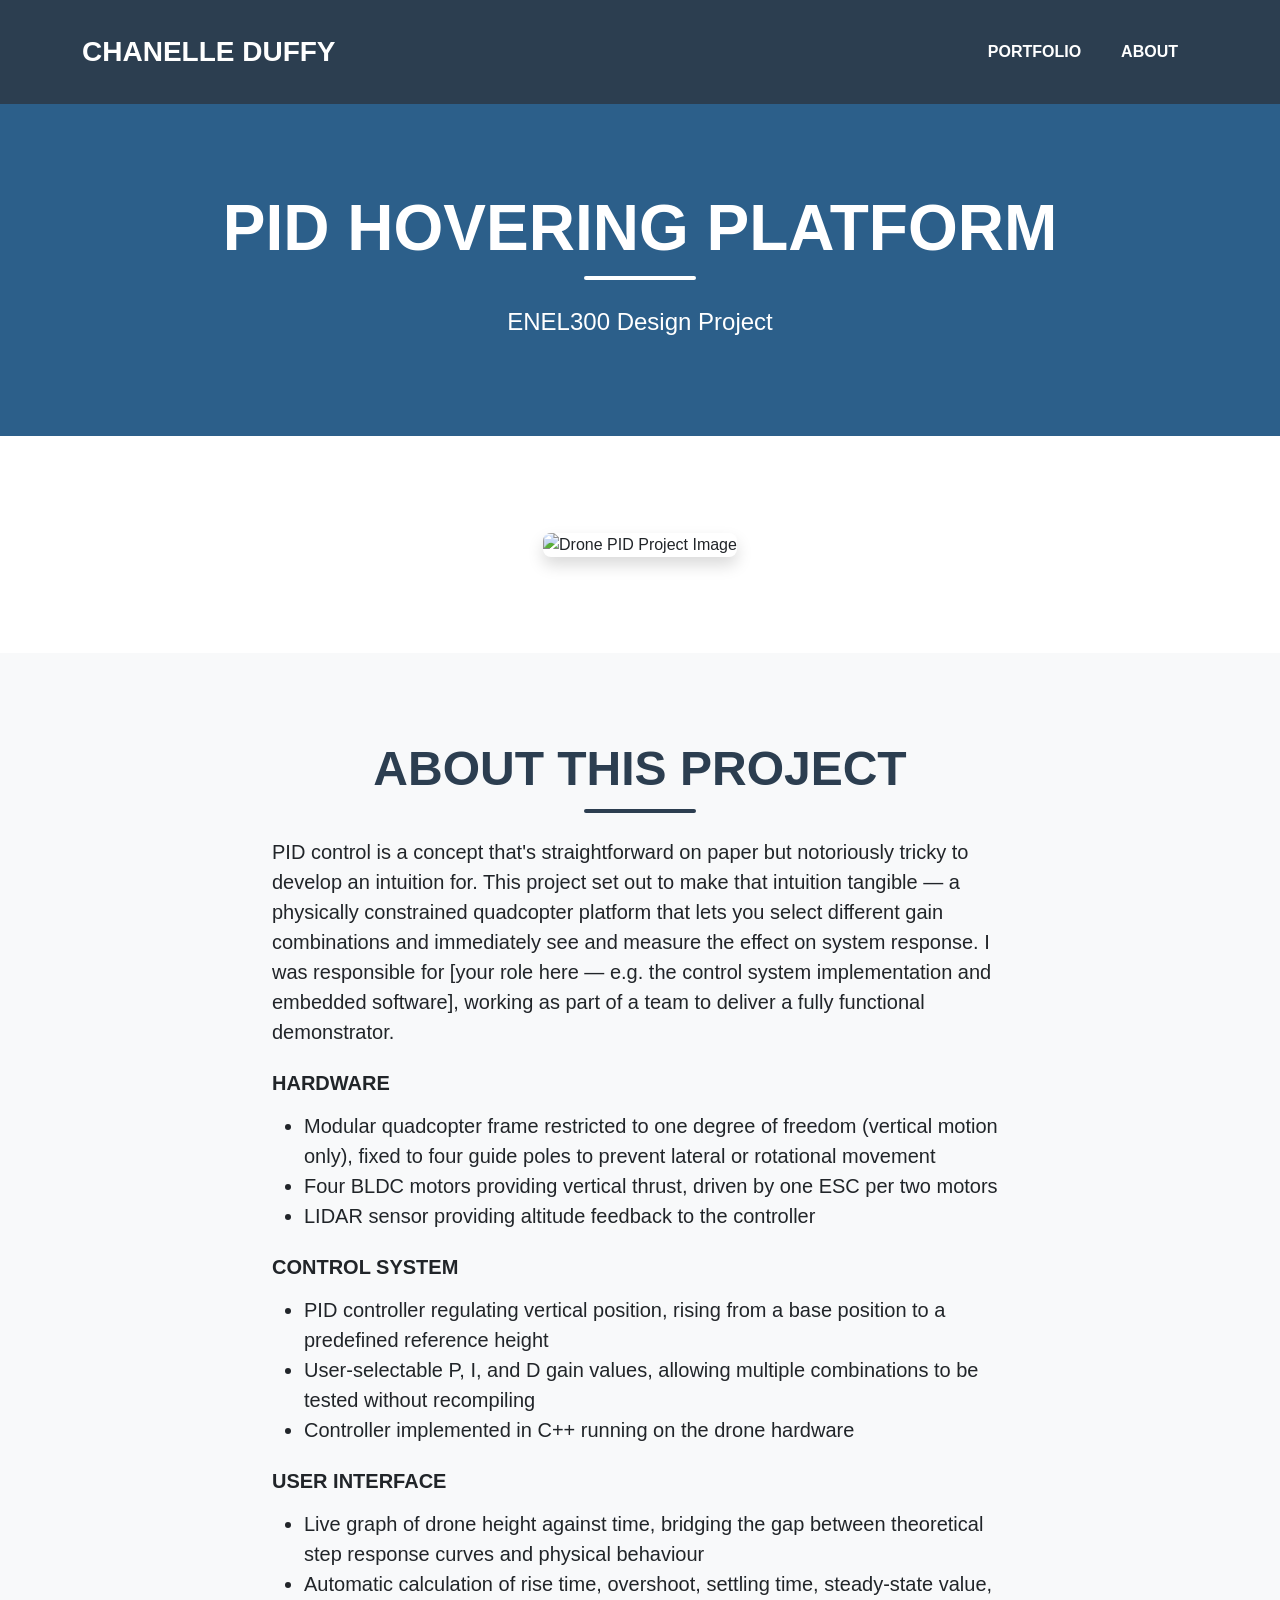
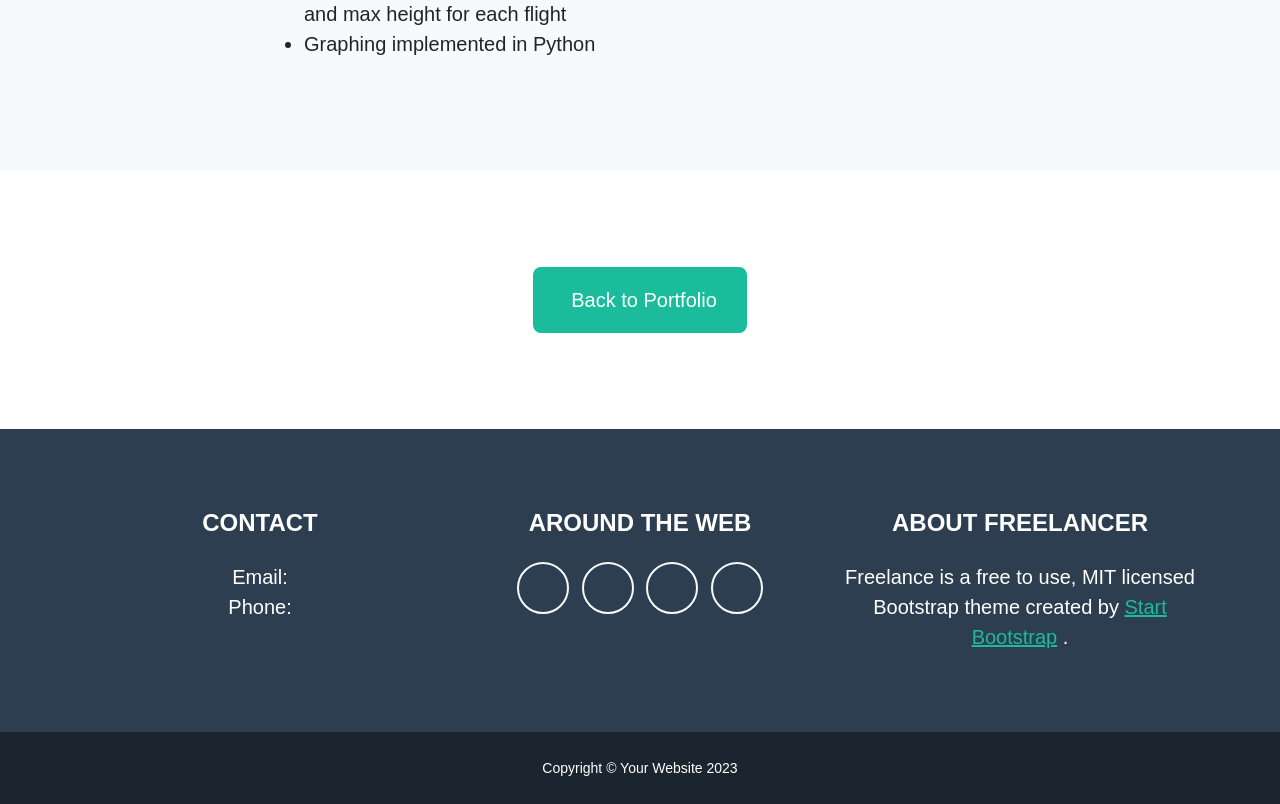
==== project1.html @ 13308964 "Image testing" ====
<!DOCTYPE html>
<html lang="en">
    <head>
        <meta charset="utf-8" />
        <meta name="viewport" content="width=device-width, initial-scale=1, shrink-to-fit=no" />
        <meta name="description" content="" />
        <meta name="author" content="" />
        <title>Chanelle Duffy | PID Hovering Platform</title>
        <!-- Favicon-->
        <link rel="icon" type="image/x-icon" href="assets/favicon.ico" />
        <!-- Font Awesome icons (free version)-->
        <script src="https://use.fontawesome.com/releases/v6.3.0/js/all.js" crossorigin="anonymous"></script>
        <!-- Google fonts-->
        
        <link href="https://fonts.googleapis.com/css2?family=Space+Grotesk:wght@400;700&family=Inter:wght@400;700&display=swap" rel="stylesheet" />
        <!-- Core theme CSS (includes Bootstrap)-->
        <link href="css/styles.css" rel="stylesheet" />
    </head>
    <body id="page-top">
        <!-- Navigation-->
        <nav class="navbar navbar-expand-lg bg-secondary text-uppercase fixed-top" id="mainNav">
            <div class="container">
                <a class="navbar-brand" href="index.html">Chanelle Duffy</a>
                <button class="navbar-toggler text-uppercase font-weight-bold bg-primary text-white rounded" type="button" data-bs-toggle="collapse" data-bs-target="#navbarResponsive" aria-controls="navbarResponsive" aria-expanded="false" aria-label="Toggle navigation">
                    Menu
                    <i class="fas fa-bars"></i>
                </button>
                <div class="collapse navbar-collapse" id="navbarResponsive">
                    <ul class="navbar-nav ms-auto">
                        <li class="nav-item mx-0 mx-lg-1"><a class="nav-link py-3 px-0 px-lg-3 rounded" href="index.html#portfolio">Portfolio</a></li>
                        <li class="nav-item mx-0 mx-lg-1"><a class="nav-link py-3 px-0 px-lg-3 rounded" href="index.html#about">About</a></li>
                    </ul>
                </div>
            </div>
        </nav>

        <!-- Page Header / Project Title -->
        <header class="masthead text-white text-center">
            <div class="container d-flex align-items-center flex-column">
                <h1 class="masthead-heading text-uppercase mb-0">PID Hovering Platform</h1>
                <div class="divider-custom divider-light">
                    <div class="divider-custom-line"></div>
                </div>
                <p class="masthead-subheading font-weight-light mb-0">ENEL300 Design Project</p>
            </div>
        </header>

        <!-- Project Image -->
        <section class="page-section" id="project-image">
            <div class="container">
                <div class="row justify-content-center">
                    <div class="col-lg-10 text-center">

                        <img class="img-fluid rounded shadow"
                            src="assets/img/drone.jpg"
                            alt="Drone PID Project Image" />

                    </div>
                </div>
            </div>
        </section>

        <!-- Project Description -->
        <section class="page-section bg-light" id="project-description">
            <div class="container">
                <div class="row justify-content-center">
                    <div class="col-lg-8">
                        <h2 class="page-section-heading text-center text-uppercase text-secondary mb-0">About This Project</h2>
                        <div class="divider-custom">
                            <div class="divider-custom-line"></div>
                        </div>

                        <!-- Opening paragraph: hook + role + outcome -->
                        <p class="lead">
                            PID control is a concept that's straightforward on paper but notoriously tricky to develop an intuition for. This project set out to make that intuition tangible — a physically constrained quadcopter platform that lets you select different gain combinations and immediately see and measure the effect on system response. I was responsible for [your role here — e.g. the control system implementation and embedded software], working as part of a team to deliver a fully functional demonstrator.
                        </p>

                        <!-- Technical summary -->
                        <h5 class="text-uppercase mt-4 mb-3">Hardware</h5>
                        <ul class="lead">
                            <li>Modular quadcopter frame restricted to one degree of freedom (vertical motion only), fixed to four guide poles to prevent lateral or rotational movement</li>
                            <li>Four BLDC motors providing vertical thrust, driven by one ESC per two motors</li>
                            <li>LIDAR sensor providing altitude feedback to the controller</li>
                        </ul>

                        <h5 class="text-uppercase mt-4 mb-3">Control System</h5>
                        <ul class="lead">
                            <li>PID controller regulating vertical position, rising from a base position to a predefined reference height</li>
                            <li>User-selectable P, I, and D gain values, allowing multiple combinations to be tested without recompiling</li>
                            <li>Controller implemented in C++ running on the drone hardware</li>
                        </ul>

                        <h5 class="text-uppercase mt-4 mb-3">User Interface</h5>
                        <ul class="lead">
                            <li>Live graph of drone height against time, bridging the gap between theoretical step response curves and physical behaviour</li>
                            <li>Automatic calculation of rise time, overshoot, settling time, steady-state value, and max height for each flight</li>
                            <li>Graphing implemented in Python</li>
                        </ul>
                    </div>
                </div>
            </div>
        </section>

        <!-- Back to Portfolio -->
        <section class="page-section" id="back">
            <div class="container text-center">
                <a class="btn btn-primary btn-xl" href="index.html#portfolio">
                    <i class="fas fa-arrow-left me-2"></i>
                    Back to Portfolio
                </a>
            </div>
        </section>

        <!-- Footer-->
        <footer class="footer text-center">
            <div class="container">
                <div class="row">
                    <!-- Footer Contact-->
                    <div class="col-lg-4 mb-5 mb-lg-0">
                        <h4 class="text-uppercase mb-4">Contact</h4>
                        <p class="lead mb-0">
                            Email:
                            <br />
                            Phone:
                        </p>
                    </div>
                    <!-- Footer Social Icons-->
                    <div class="col-lg-4 mb-5 mb-lg-0">
                        <h4 class="text-uppercase mb-4">Around the Web</h4>
                        <a class="btn btn-outline-light btn-social mx-1" href="#!"><i class="fab fa-fw fa-facebook-f"></i></a>
                        <a class="btn btn-outline-light btn-social mx-1" href="#!"><i class="fab fa-fw fa-twitter"></i></a>
                        <a class="btn btn-outline-light btn-social mx-1" href="#!"><i class="fab fa-fw fa-linkedin-in"></i></a>
                        <a class="btn btn-outline-light btn-social mx-1" href="#!"><i class="fab fa-fw fa-dribbble"></i></a>
                    </div>
                    <!-- Footer About Text-->
                    <div class="col-lg-4">
                        <h4 class="text-uppercase mb-4">About Freelancer</h4>
                        <p class="lead mb-0">
                            Freelance is a free to use, MIT licensed Bootstrap theme created by
                            <a href="http://startbootstrap.com">Start Bootstrap</a>
                            .
                        </p>
                    </div>
                </div>
            </div>
        </footer>
        <!-- Copyright Section-->
        <div class="copyright py-4 text-center text-white">
            <div class="container"><small>Copyright &copy; Your Website 2023</small></div>
        </div>

        <!-- Bootstrap core JS-->
        <script src="https://cdn.jsdelivr.net/npm/bootstrap@5.2.3/dist/js/bootstrap.bundle.min.js"></script>
        <!-- Core theme JS-->
        <script src="js/scripts.js"></script>
    </body>
</html>
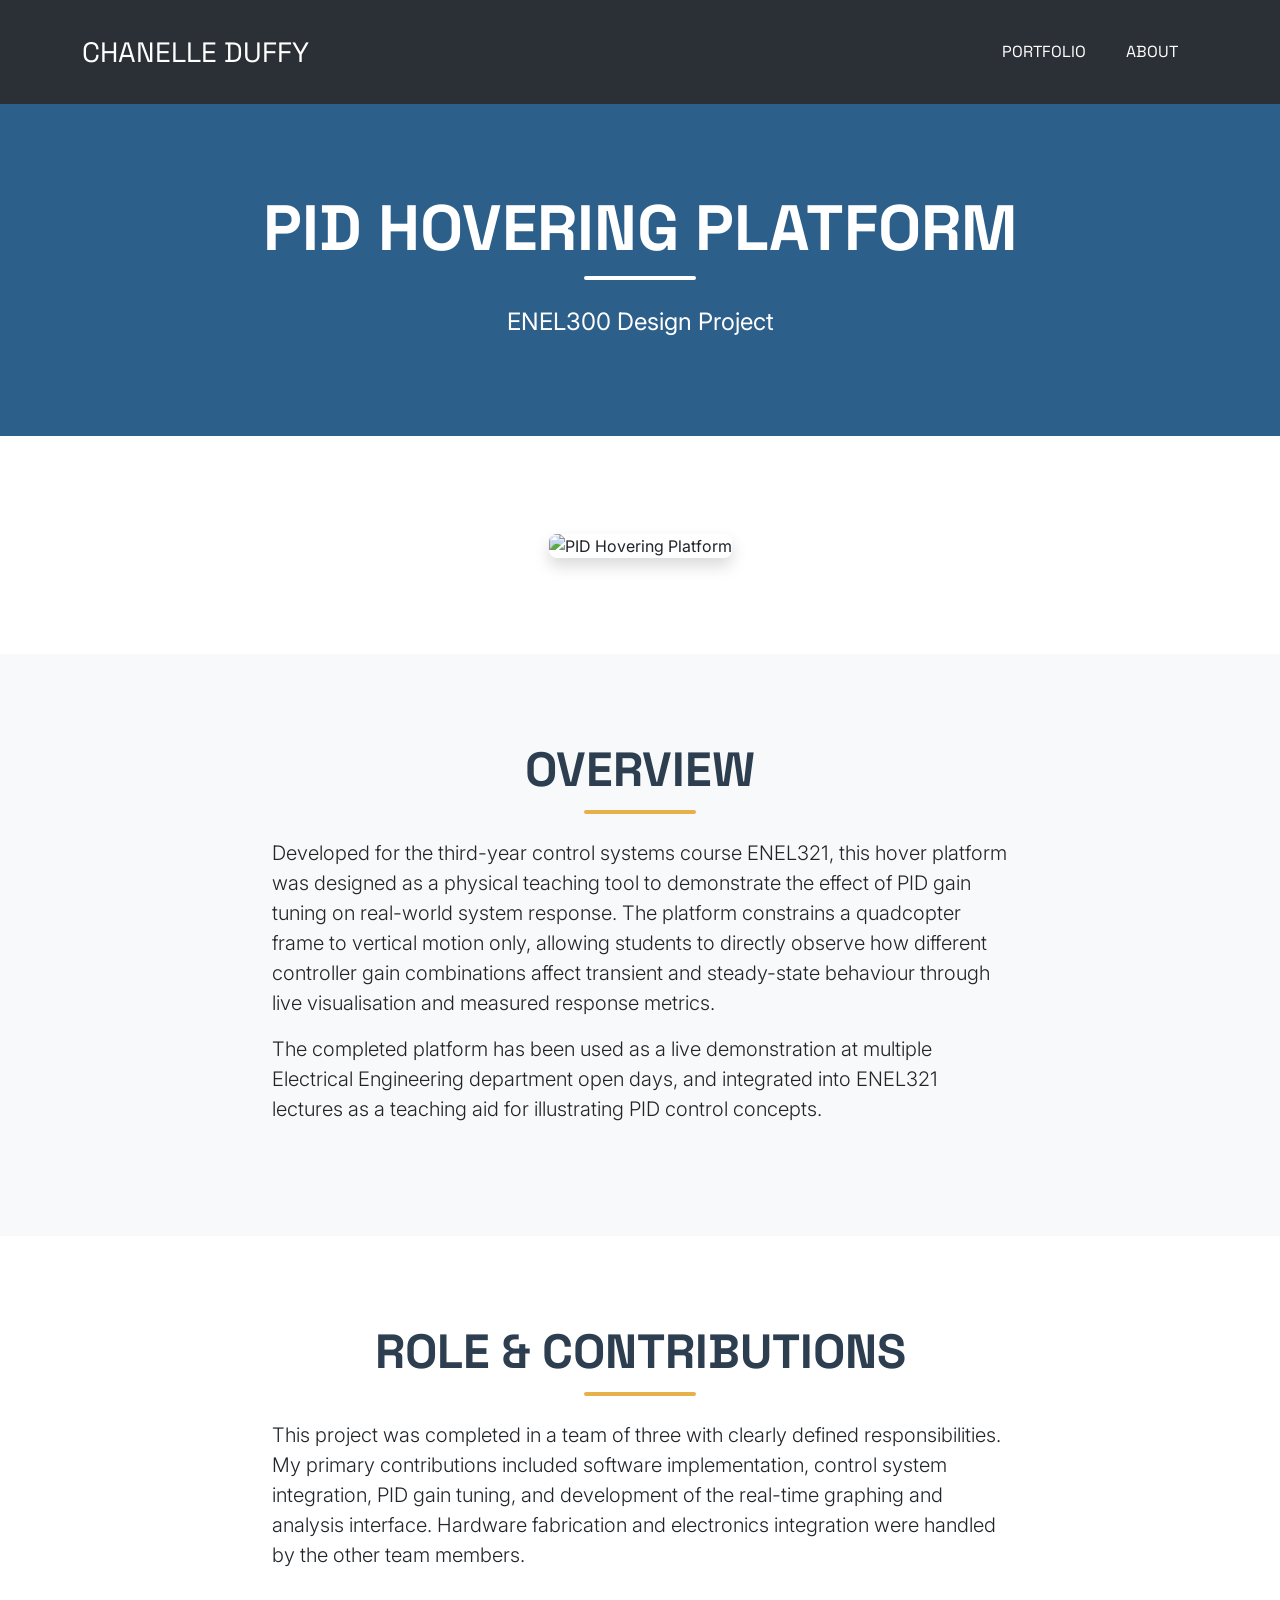
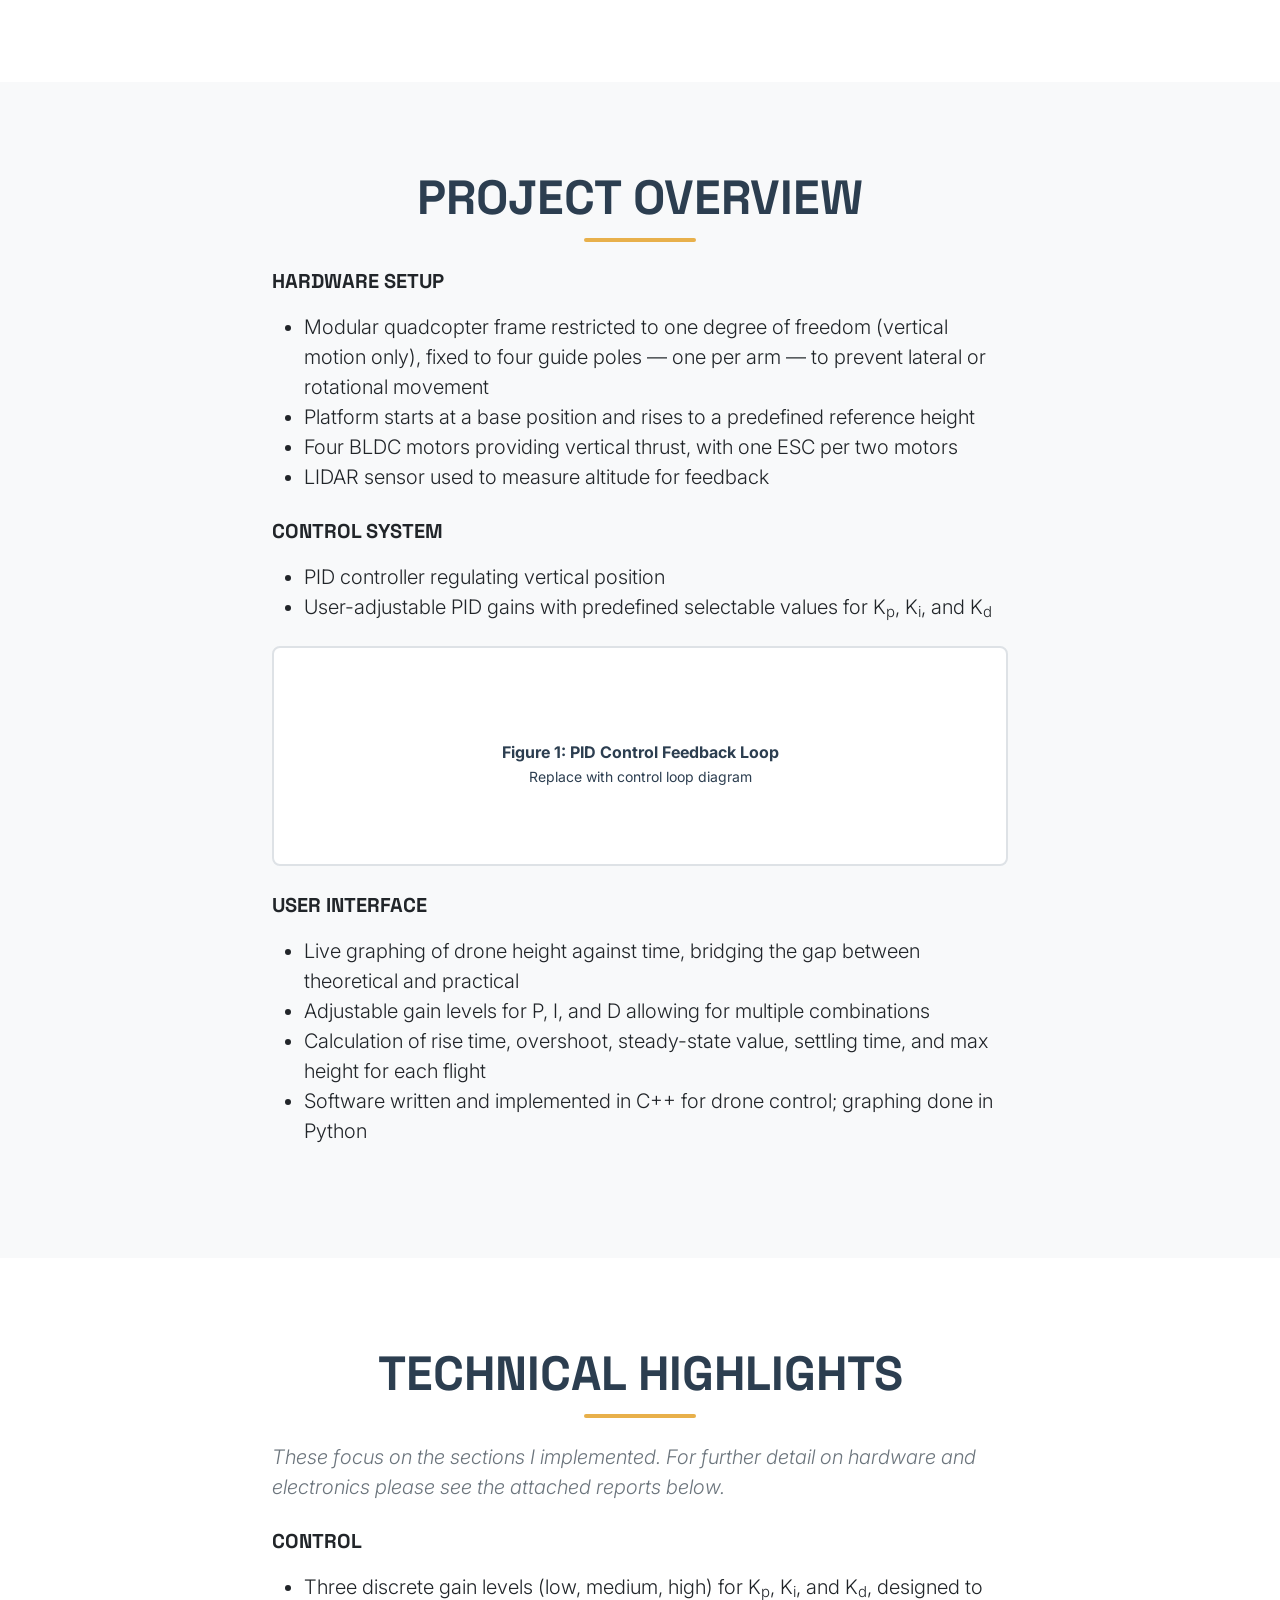
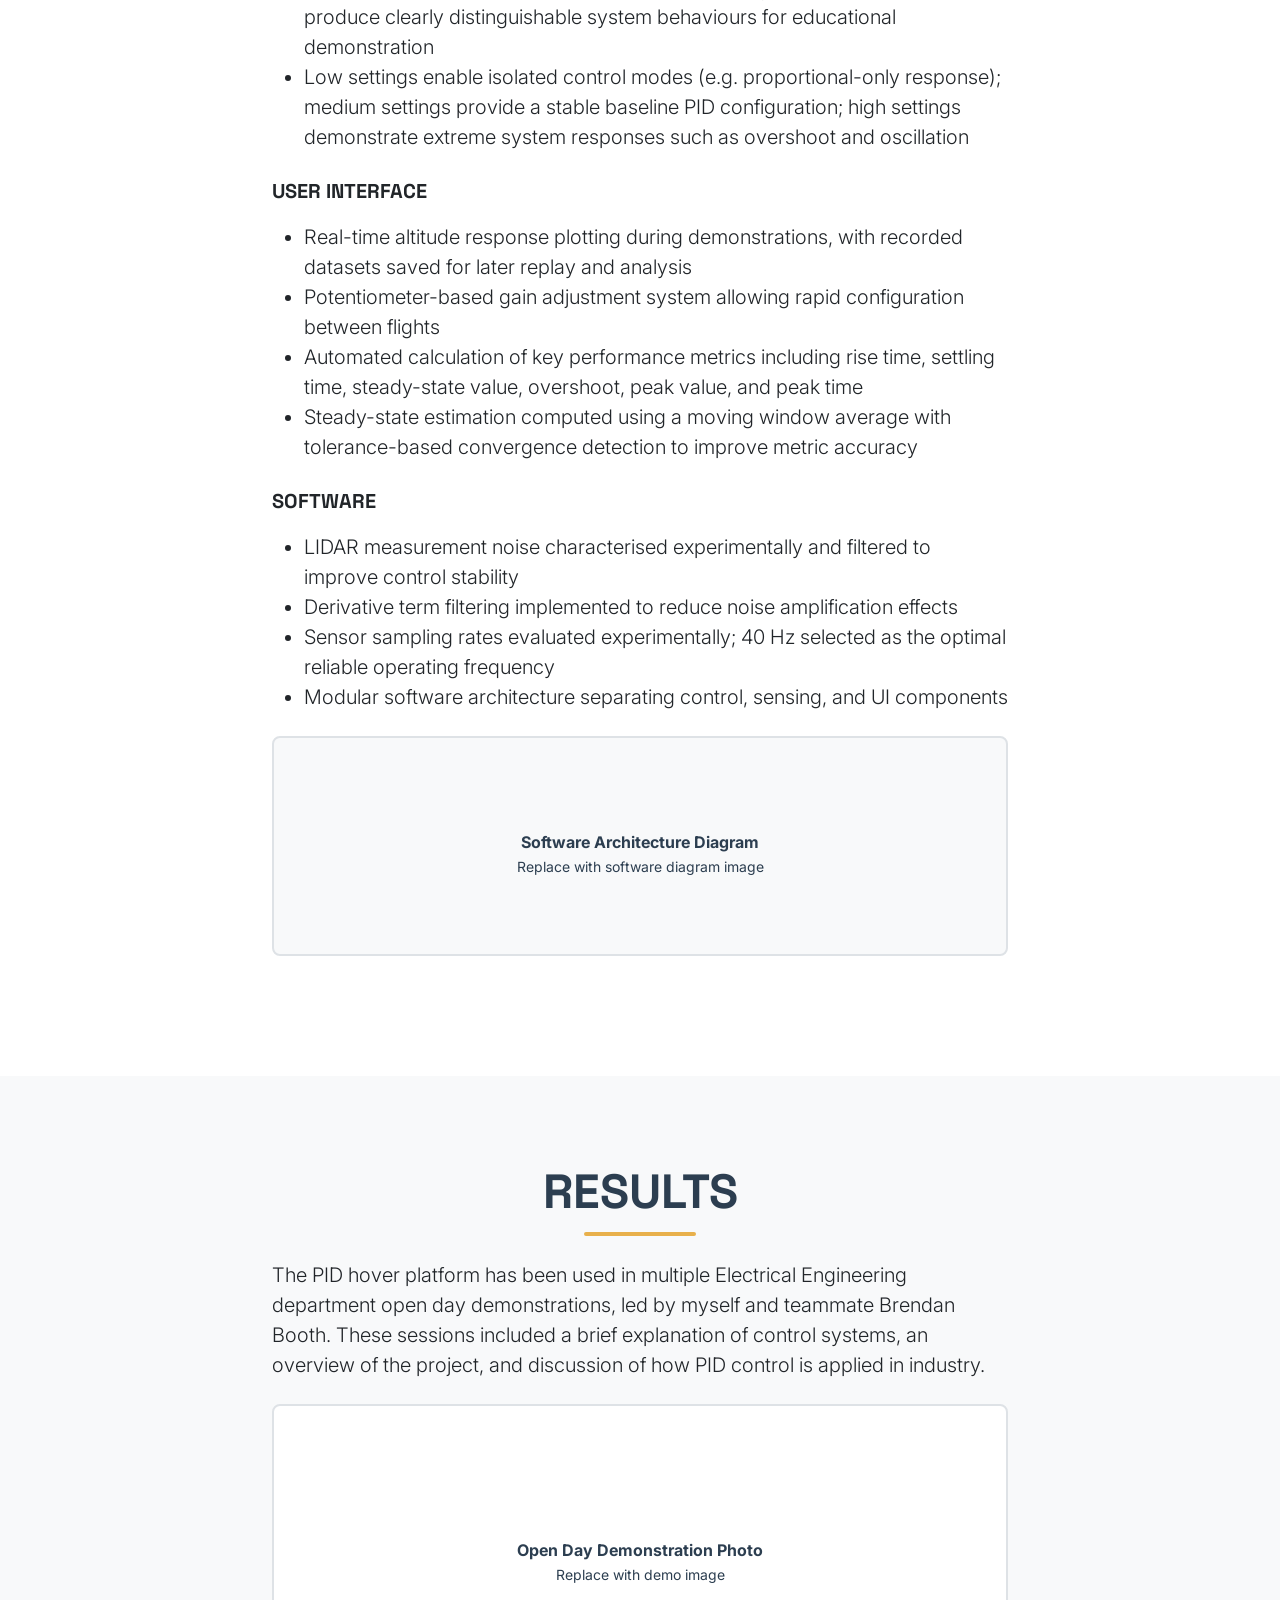
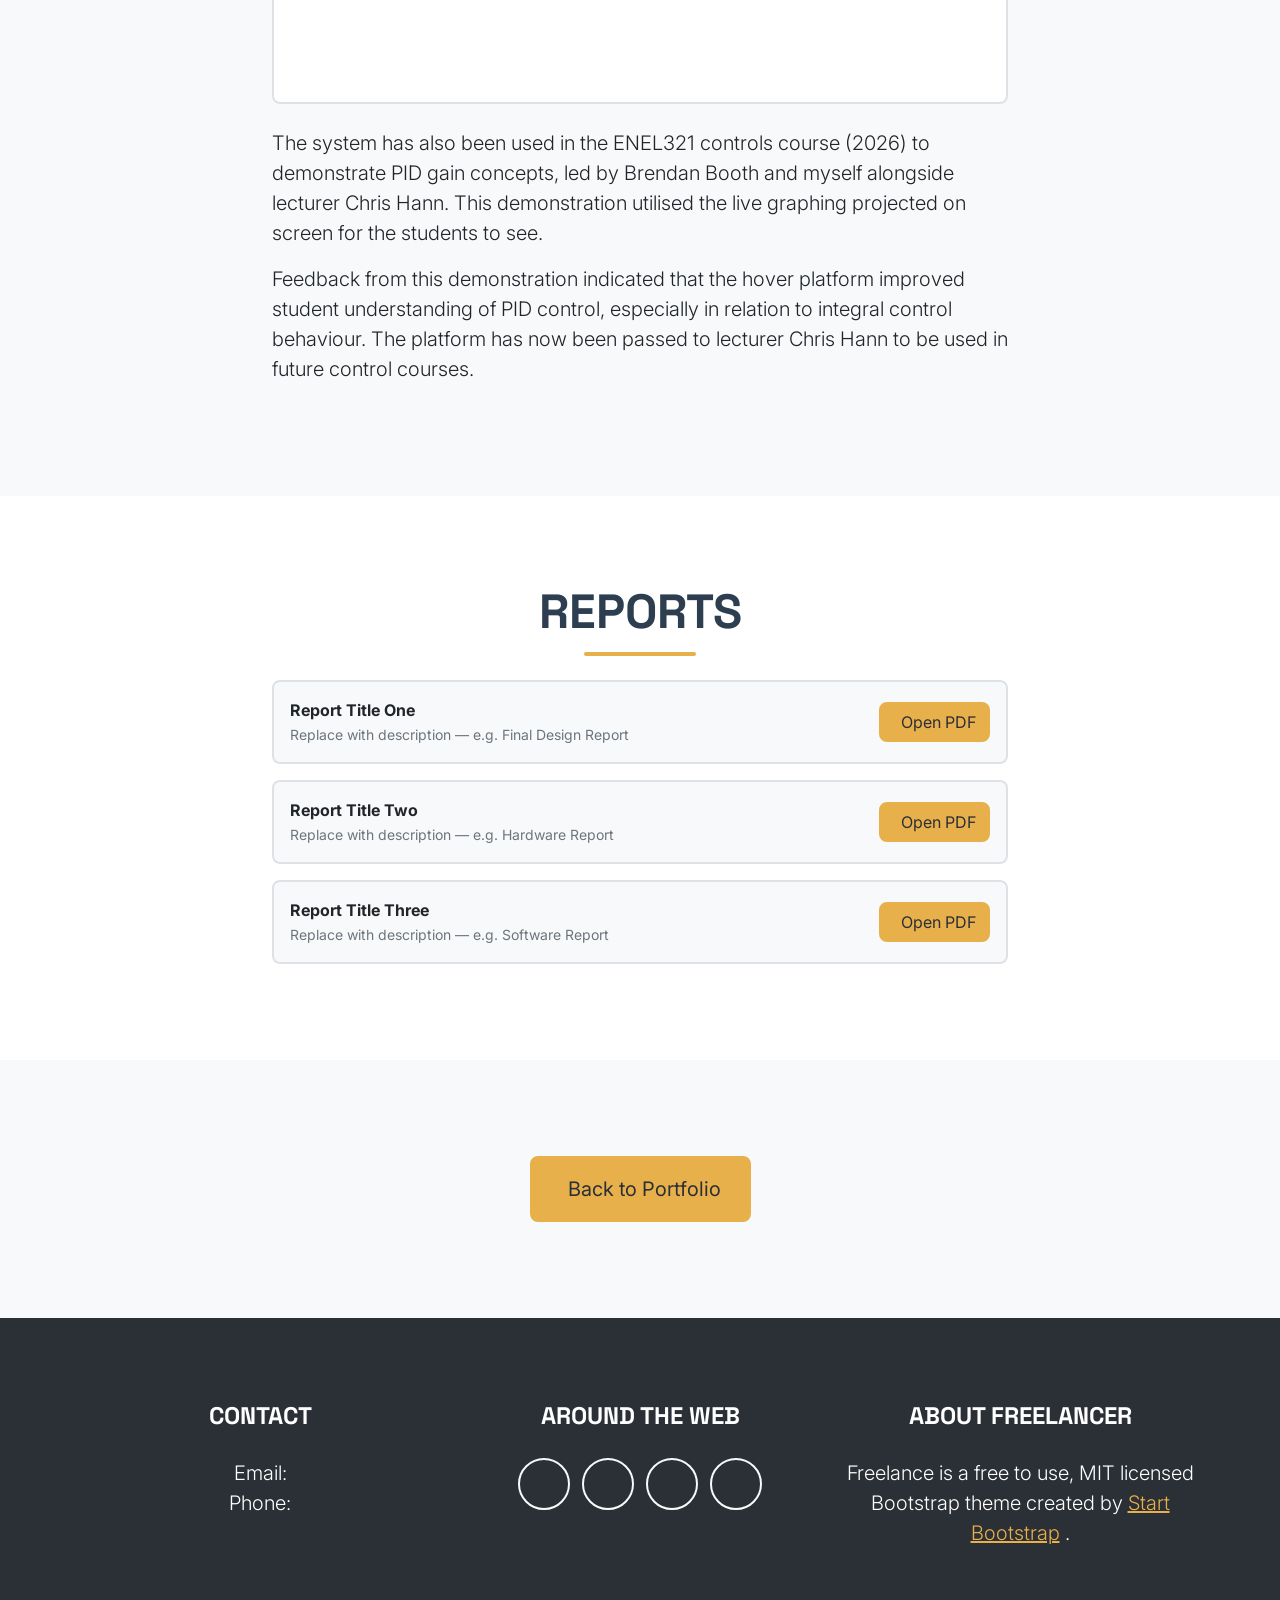
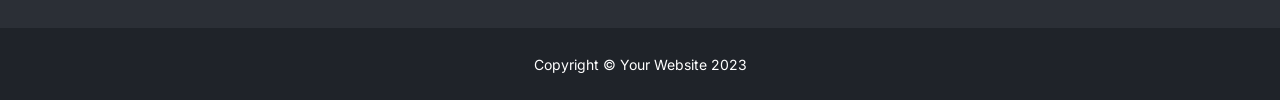
==== commit 48ad222a: "added pictures" ====
--- a/project1.html
+++ b/project1.html
@@ -11,12 +11,12 @@
         <!-- Font Awesome icons (free version)-->
         <script src="https://use.fontawesome.com/releases/v6.3.0/js/all.js" crossorigin="anonymous"></script>
         <!-- Google fonts-->
-        
         <link href="https://fonts.googleapis.com/css2?family=Space+Grotesk:wght@400;700&family=Inter:wght@400;700&display=swap" rel="stylesheet" />
         <!-- Core theme CSS (includes Bootstrap)-->
         <link href="css/styles.css" rel="stylesheet" />
     </head>
     <body id="page-top">
+
         <!-- Navigation-->
         <nav class="navbar navbar-expand-lg bg-secondary text-uppercase fixed-top" id="mainNav">
             <div class="container">
@@ -45,64 +45,232 @@
             </div>
         </header>
 
-        <!-- Project Image -->
+        <!-- Project Hero Image -->
         <section class="page-section" id="project-image">
             <div class="container">
                 <div class="row justify-content-center">
                     <div class="col-lg-10 text-center">
-
                         <img class="img-fluid rounded shadow"
-                            src="assets/img/drone.jpg"
-                            alt="Drone PID Project Image" />
-
-                    </div>
-                </div>
-            </div>
-        </section>
-
-        <!-- Project Description -->
-        <section class="page-section bg-light" id="project-description">
-            <div class="container">
-                <div class="row justify-content-center">
-                    <div class="col-lg-8">
-                        <h2 class="page-section-heading text-center text-uppercase text-secondary mb-0">About This Project</h2>
-                        <div class="divider-custom">
-                            <div class="divider-custom-line"></div>
-                        </div>
-
-                        <!-- Opening paragraph: hook + role + outcome -->
-                        <p class="lead">
-                            PID control is a concept that's straightforward on paper but notoriously tricky to develop an intuition for. This project set out to make that intuition tangible — a physically constrained quadcopter platform that lets you select different gain combinations and immediately see and measure the effect on system response. I was responsible for [your role here — e.g. the control system implementation and embedded software], working as part of a team to deliver a fully functional demonstrator.
-                        </p>
-
-                        <!-- Technical summary -->
-                        <h5 class="text-uppercase mt-4 mb-3">Hardware</h5>
-                        <ul class="lead">
-                            <li>Modular quadcopter frame restricted to one degree of freedom (vertical motion only), fixed to four guide poles to prevent lateral or rotational movement</li>
-                            <li>Four BLDC motors providing vertical thrust, driven by one ESC per two motors</li>
-                            <li>LIDAR sensor providing altitude feedback to the controller</li>
+                            src="assets/img/project1/cover_pic.jpeg"
+                            alt="PID Hovering Platform" />
+                    </div>
+                </div>
+            </div>
+        </section>
+
+        <!-- Overview -->
+        <section class="page-section bg-light" id="overview">
+            <div class="container">
+                <div class="row justify-content-center">
+                    <div class="col-lg-8">
+                        <h2 class="page-section-heading text-center text-uppercase text-secondary mb-0">Overview</h2>
+                        <div class="divider-custom">
+                            <div class="divider-custom-line"></div>
+                        </div>
+                        <p class="lead">
+                            Developed for the third-year control systems course ENEL321, this hover platform was designed as a physical teaching tool to demonstrate the effect of PID gain tuning on real-world system response. The platform constrains a quadcopter frame to vertical motion only, allowing students to directly observe how different controller gain combinations affect transient and steady-state behaviour through live visualisation and measured response metrics.
+                        </p>
+                        <p class="lead">
+                            The completed platform has been used as a live demonstration at multiple Electrical Engineering department open days, and integrated into ENEL321 lectures as a teaching aid for illustrating PID control concepts.
+                        </p>
+                    </div>
+                </div>
+            </div>
+        </section>
+
+        <!-- Role and Contributions -->
+        <section class="page-section" id="role">
+            <div class="container">
+                <div class="row justify-content-center">
+                    <div class="col-lg-8">
+                        <h2 class="page-section-heading text-center text-uppercase text-secondary mb-0">Role &amp; Contributions</h2>
+                        <div class="divider-custom">
+                            <div class="divider-custom-line"></div>
+                        </div>
+                        <p class="lead">
+                            This project was completed in a team of three with clearly defined responsibilities. My primary contributions included software implementation, control system integration, PID gain tuning, and development of the real-time graphing and analysis interface. Hardware fabrication and electronics integration were handled by the other team members.
+                        </p>
+                    </div>
+                </div>
+            </div>
+        </section>
+
+        <!-- Project Overview: Hardware, Control, UI -->
+        <section class="page-section bg-light" id="project-detail">
+            <div class="container">
+                <div class="row justify-content-center">
+                    <div class="col-lg-8">
+                        <h2 class="page-section-heading text-center text-uppercase text-secondary mb-0">Project Overview</h2>
+                        <div class="divider-custom">
+                            <div class="divider-custom-line"></div>
+                        </div>
+
+                        <h5 class="text-uppercase mt-4 mb-3">Hardware Setup</h5>
+                        <ul class="lead">
+                            <li>Modular quadcopter frame restricted to one degree of freedom (vertical motion only), fixed to four guide poles — one per arm — to prevent lateral or rotational movement</li>
+                            <li>Platform starts at a base position and rises to a predefined reference height</li>
+                            <li>Four BLDC motors providing vertical thrust, with one ESC per two motors</li>
+                            <li>LIDAR sensor used to measure altitude for feedback</li>
                         </ul>
 
                         <h5 class="text-uppercase mt-4 mb-3">Control System</h5>
                         <ul class="lead">
-                            <li>PID controller regulating vertical position, rising from a base position to a predefined reference height</li>
-                            <li>User-selectable P, I, and D gain values, allowing multiple combinations to be tested without recompiling</li>
-                            <li>Controller implemented in C++ running on the drone hardware</li>
-                        </ul>
+                            <li>PID controller regulating vertical position</li>
+                            <li>User-adjustable PID gains with predefined selectable values for K<sub>p</sub>, K<sub>i</sub>, and K<sub>d</sub></li>
+                        </ul>
+
+                        <!-- Control loop diagram placeholder -->
+                        <div class="text-center bg-white border rounded d-flex align-items-center justify-content-center my-4" style="height: 220px;">
+                            <div class="text-secondary">
+                                <i class="fas fa-image fa-3x mb-3 d-block"></i>
+                                <p class="mb-0 fw-bold">Figure 1: PID Control Feedback Loop</p>
+                                <small>Replace with control loop diagram</small>
+                            </div>
+                        </div>
 
                         <h5 class="text-uppercase mt-4 mb-3">User Interface</h5>
                         <ul class="lead">
-                            <li>Live graph of drone height against time, bridging the gap between theoretical step response curves and physical behaviour</li>
-                            <li>Automatic calculation of rise time, overshoot, settling time, steady-state value, and max height for each flight</li>
-                            <li>Graphing implemented in Python</li>
-                        </ul>
+                            <li>Live graphing of drone height against time, bridging the gap between theoretical and practical</li>
+                            <li>Adjustable gain levels for P, I, and D allowing for multiple combinations</li>
+                            <li>Calculation of rise time, overshoot, steady-state value, settling time, and max height for each flight</li>
+                            <li>Software written and implemented in C++ for drone control; graphing done in Python</li>
+                        </ul>
+                    </div>
+                </div>
+            </div>
+        </section>
+
+        <!-- Technical Highlights -->
+        <section class="page-section" id="technical">
+            <div class="container">
+                <div class="row justify-content-center">
+                    <div class="col-lg-8">
+                        <h2 class="page-section-heading text-center text-uppercase text-secondary mb-0">Technical Highlights</h2>
+                        <div class="divider-custom">
+                            <div class="divider-custom-line"></div>
+                        </div>
+                        <p class="lead text-muted fst-italic">These focus on the sections I implemented. For further detail on hardware and electronics please see the attached reports below.</p>
+
+                        <h5 class="text-uppercase mt-4 mb-3">Control</h5>
+                        <ul class="lead">
+                            <li>Three discrete gain levels (low, medium, high) for K<sub>p</sub>, K<sub>i</sub>, and K<sub>d</sub>, designed to produce clearly distinguishable system behaviours for educational demonstration</li>
+                            <li>Low settings enable isolated control modes (e.g. proportional-only response); medium settings provide a stable baseline PID configuration; high settings demonstrate extreme system responses such as overshoot and oscillation</li>
+                        </ul>
+
+                        <h5 class="text-uppercase mt-4 mb-3">User Interface</h5>
+                        <ul class="lead">
+                            <li>Real-time altitude response plotting during demonstrations, with recorded datasets saved for later replay and analysis</li>
+                            <li>Potentiometer-based gain adjustment system allowing rapid configuration between flights</li>
+                            <li>Automated calculation of key performance metrics including rise time, settling time, steady-state value, overshoot, peak value, and peak time</li>
+                            <li>Steady-state estimation computed using a moving window average with tolerance-based convergence detection to improve metric accuracy</li>
+                        </ul>
+
+                        <h5 class="text-uppercase mt-4 mb-3">Software</h5>
+                        <ul class="lead">
+                            <li>LIDAR measurement noise characterised experimentally and filtered to improve control stability</li>
+                            <li>Derivative term filtering implemented to reduce noise amplification effects</li>
+                            <li>Sensor sampling rates evaluated experimentally; 40 Hz selected as the optimal reliable operating frequency</li>
+                            <li>Modular software architecture separating control, sensing, and UI components</li>
+                        </ul>
+
+                        <!-- Software diagram placeholder -->
+                        <div class="text-center bg-light border rounded d-flex align-items-center justify-content-center my-4" style="height: 220px;">
+                            <div class="text-secondary">
+                                <i class="fas fa-image fa-3x mb-3 d-block"></i>
+                                <p class="mb-0 fw-bold">Software Architecture Diagram</p>
+                                <small>Replace with software diagram image</small>
+                            </div>
+                        </div>
+                    </div>
+                </div>
+            </div>
+        </section>
+
+        <!-- Results -->
+        <section class="page-section bg-light" id="results">
+            <div class="container">
+                <div class="row justify-content-center">
+                    <div class="col-lg-8">
+                        <h2 class="page-section-heading text-center text-uppercase text-secondary mb-0">Results</h2>
+                        <div class="divider-custom">
+                            <div class="divider-custom-line"></div>
+                        </div>
+                        <p class="lead">
+                            The PID hover platform has been used in multiple Electrical Engineering department open day demonstrations, led by myself and teammate Brendan Booth. These sessions included a brief explanation of control systems, an overview of the project, and discussion of how PID control is applied in industry.
+                        </p>
+
+                        <!-- Demo photo placeholder -->
+                        <div class="text-center bg-white border rounded d-flex align-items-center justify-content-center my-4" style="height: 300px;">
+                            <div class="text-secondary">
+                                <i class="fas fa-image fa-3x mb-3 d-block"></i>
+                                <p class="mb-0 fw-bold">Open Day Demonstration Photo</p>
+                                <small>Replace with demo image</small>
+                            </div>
+                        </div>
+
+                        <p class="lead">
+                            The system has also been used in the ENEL321 controls course (2026) to demonstrate PID gain concepts, led by Brendan Booth and myself alongside lecturer Chris Hann. This demonstration utilised the live graphing projected on screen for the students to see.
+                        </p>
+                        <p class="lead">
+                            Feedback from this demonstration indicated that the hover platform improved student understanding of PID control, especially in relation to integral control behaviour. The platform has now been passed to lecturer Chris Hann to be used in future control courses.
+                        </p>
+                    </div>
+                </div>
+            </div>
+        </section>
+
+        <!-- Reports & Downloads -->
+        <section class="page-section" id="reports">
+            <div class="container">
+                <div class="row justify-content-center">
+                    <div class="col-lg-8">
+                        <h2 class="page-section-heading text-center text-uppercase text-secondary mb-0">Reports</h2>
+                        <div class="divider-custom">
+                            <div class="divider-custom-line"></div>
+                        </div>
+                        <div class="d-flex flex-column gap-3">
+
+                            <!-- PDF 1 -->
+                            <div class="d-flex align-items-center justify-content-between p-3 border rounded bg-light">
+                                <div>
+                                    <p class="fw-bold mb-0">Report Title One</p>
+                                    <small class="text-muted">Replace with description — e.g. Final Design Report</small>
+                                </div>
+                                <a href="assets/docs/report1.pdf" target="_blank" class="btn btn-primary ms-3 text-nowrap">
+                                    <i class="fas fa-file-pdf me-2"></i>Open PDF
+                                </a>
+                            </div>
+
+                            <!-- PDF 2 -->
+                            <div class="d-flex align-items-center justify-content-between p-3 border rounded bg-light">
+                                <div>
+                                    <p class="fw-bold mb-0">Report Title Two</p>
+                                    <small class="text-muted">Replace with description — e.g. Hardware Report</small>
+                                </div>
+                                <a href="assets/docs/report2.pdf" target="_blank" class="btn btn-primary ms-3 text-nowrap">
+                                    <i class="fas fa-file-pdf me-2"></i>Open PDF
+                                </a>
+                            </div>
+
+                            <!-- PDF 3 -->
+                            <div class="d-flex align-items-center justify-content-between p-3 border rounded bg-light">
+                                <div>
+                                    <p class="fw-bold mb-0">Report Title Three</p>
+                                    <small class="text-muted">Replace with description — e.g. Software Report</small>
+                                </div>
+                                <a href="assets/docs/report3.pdf" target="_blank" class="btn btn-primary ms-3 text-nowrap">
+                                    <i class="fas fa-file-pdf me-2"></i>Open PDF
+                                </a>
+                            </div>
+
+                        </div>
                     </div>
                 </div>
             </div>
         </section>
 
         <!-- Back to Portfolio -->
-        <section class="page-section" id="back">
+        <section class="page-section bg-light" id="back">
             <div class="container text-center">
                 <a class="btn btn-primary btn-xl" href="index.html#portfolio">
                     <i class="fas fa-arrow-left me-2"></i>
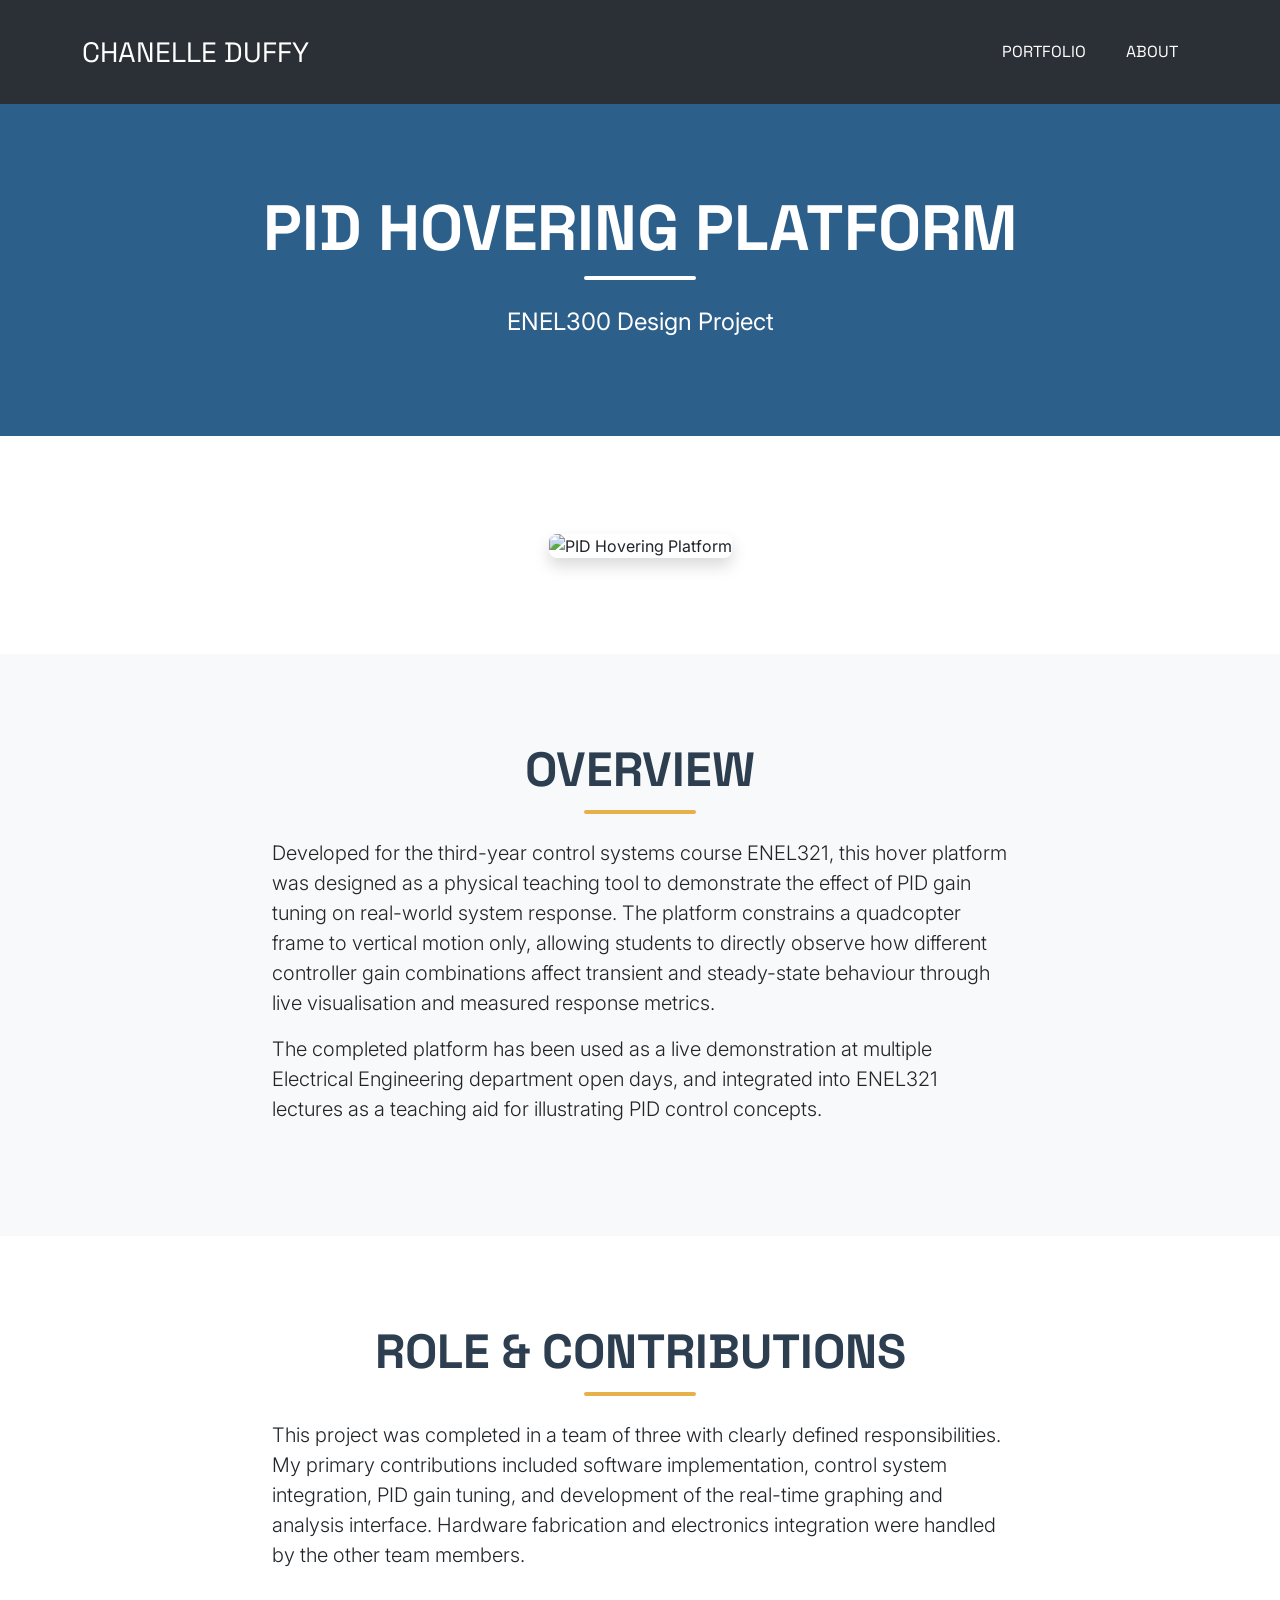
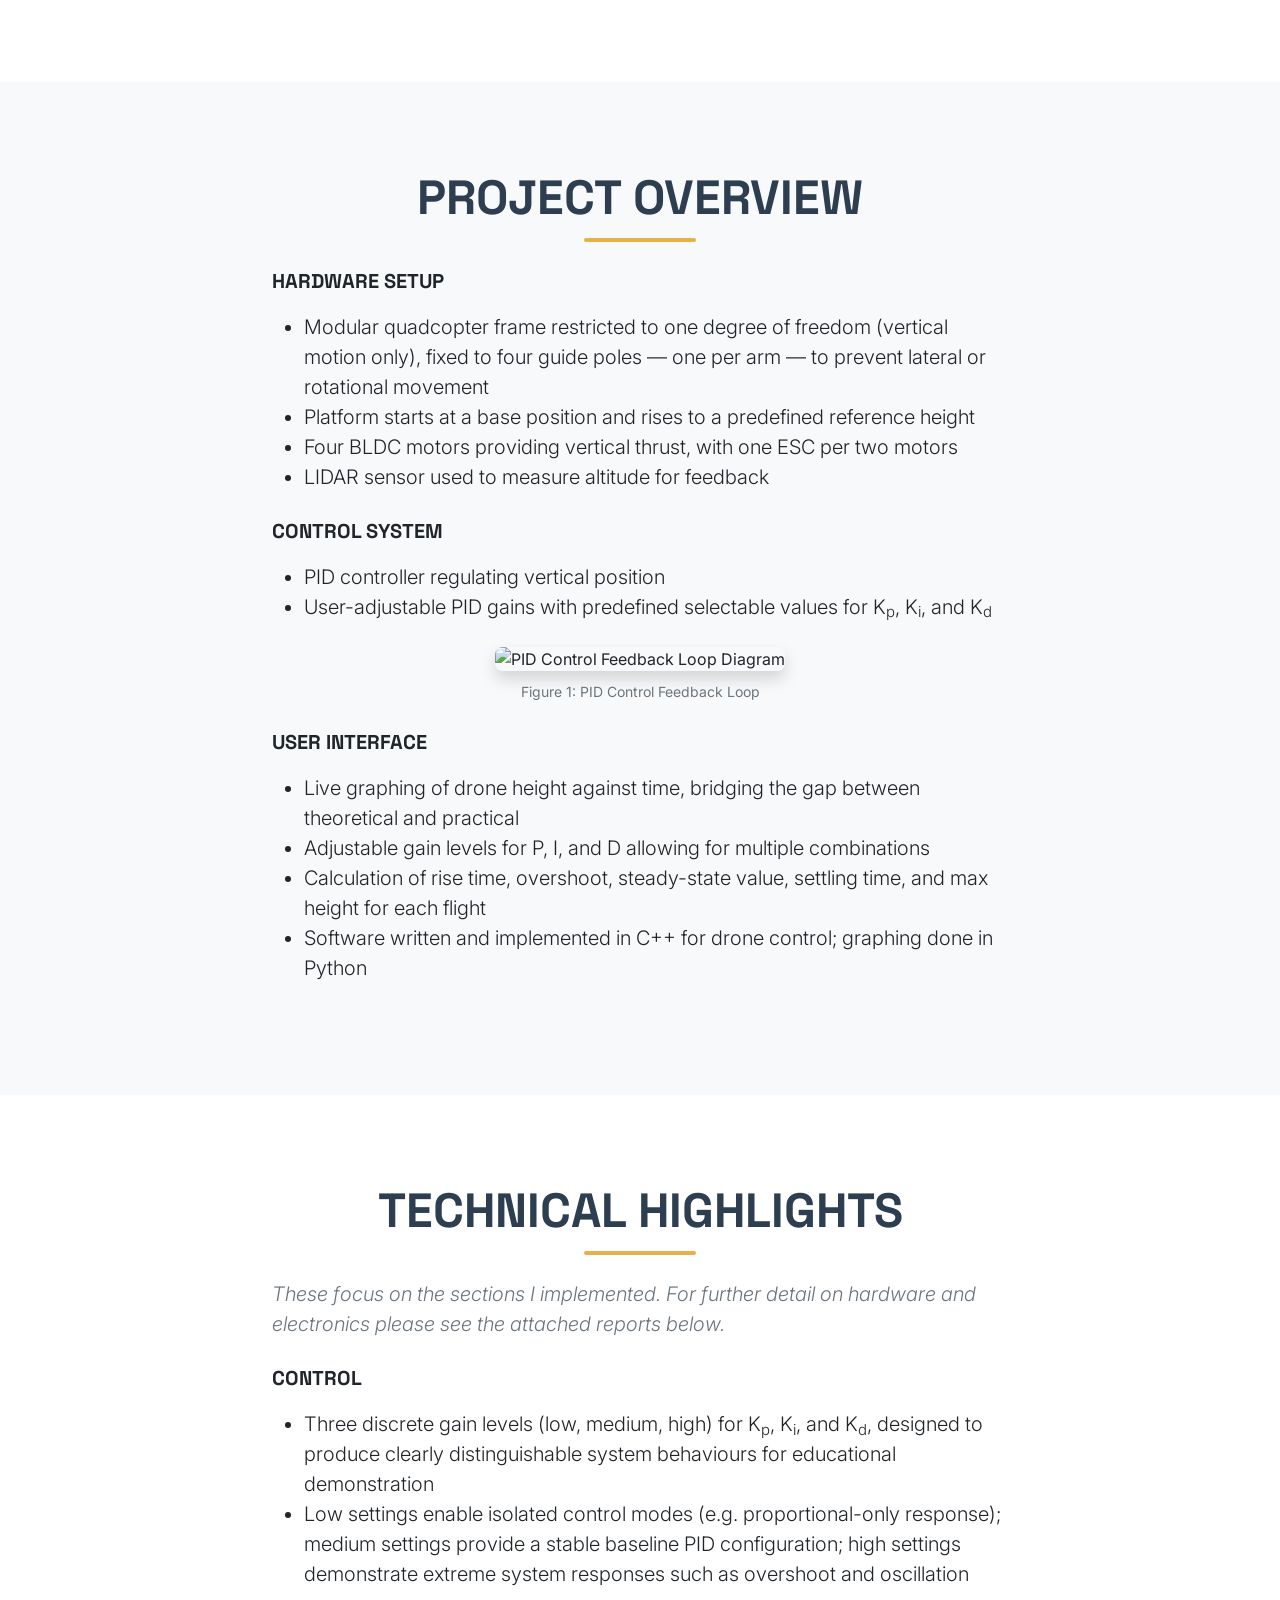
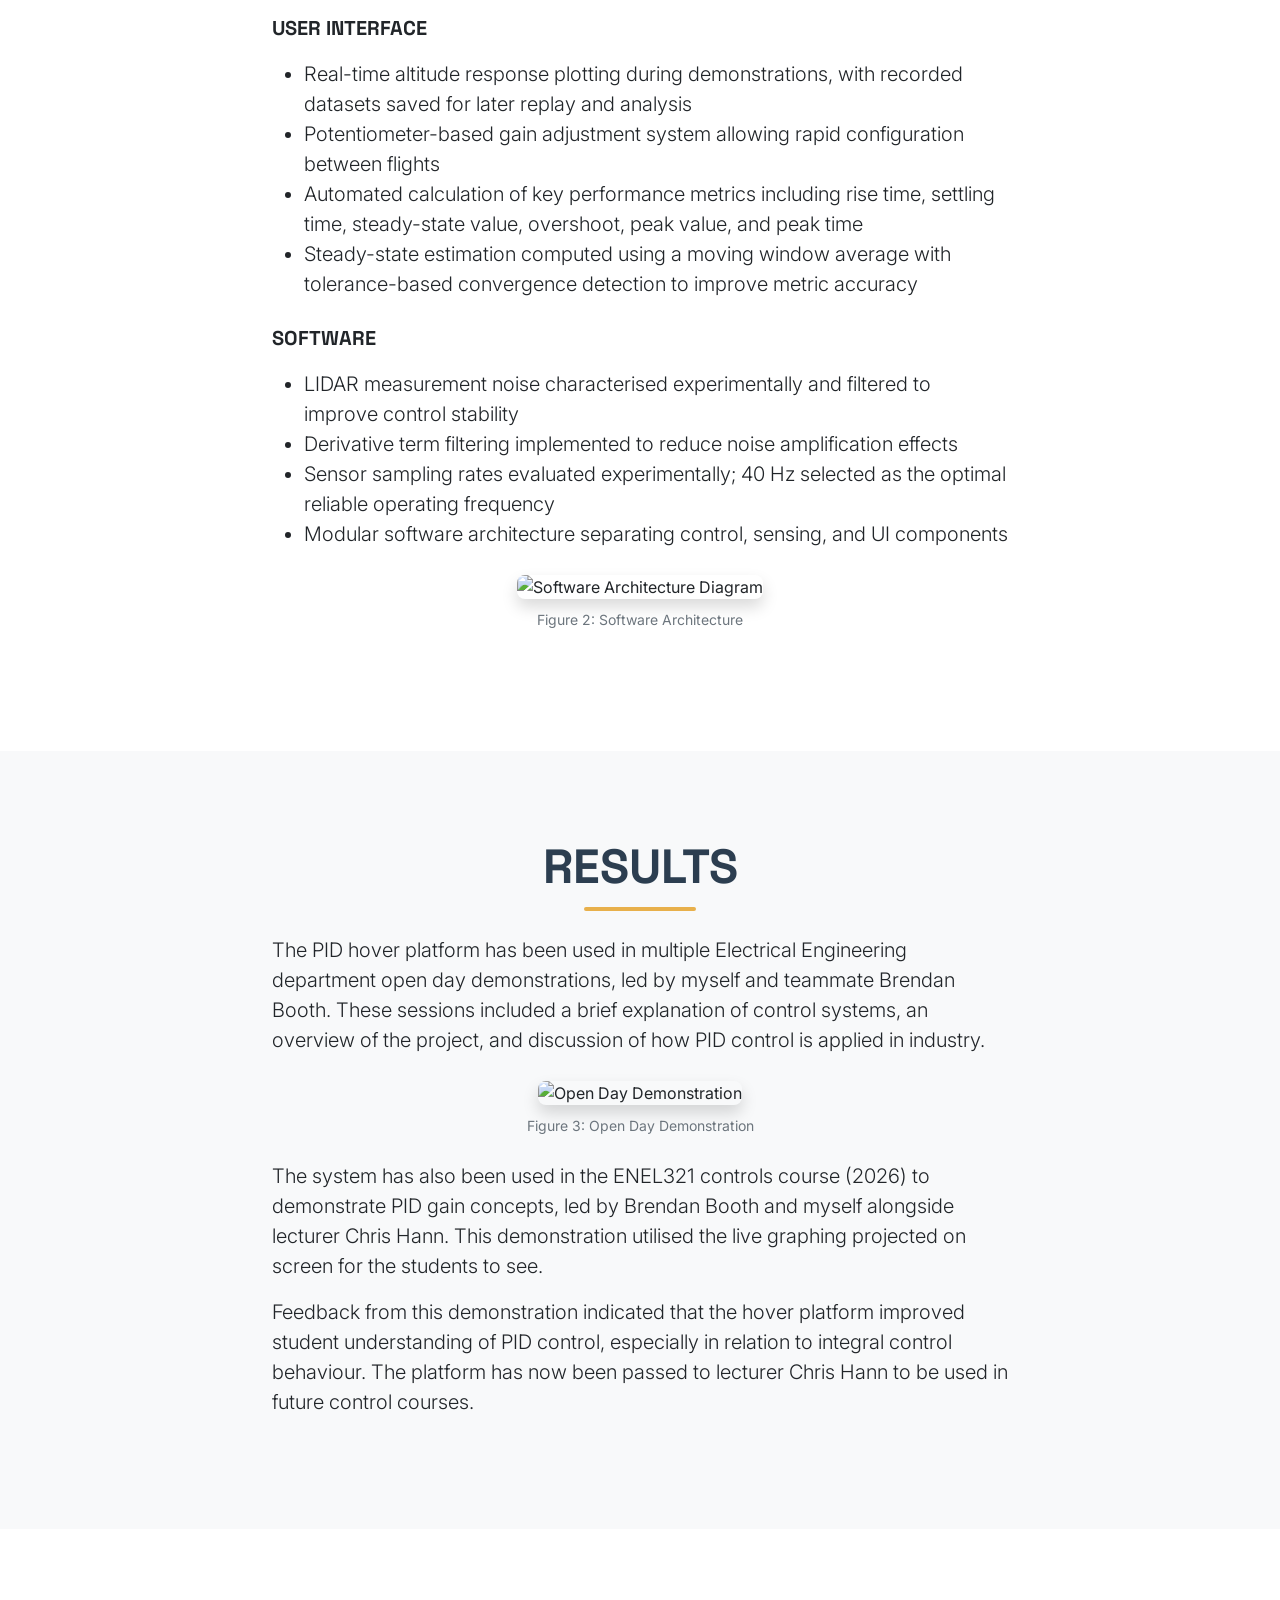
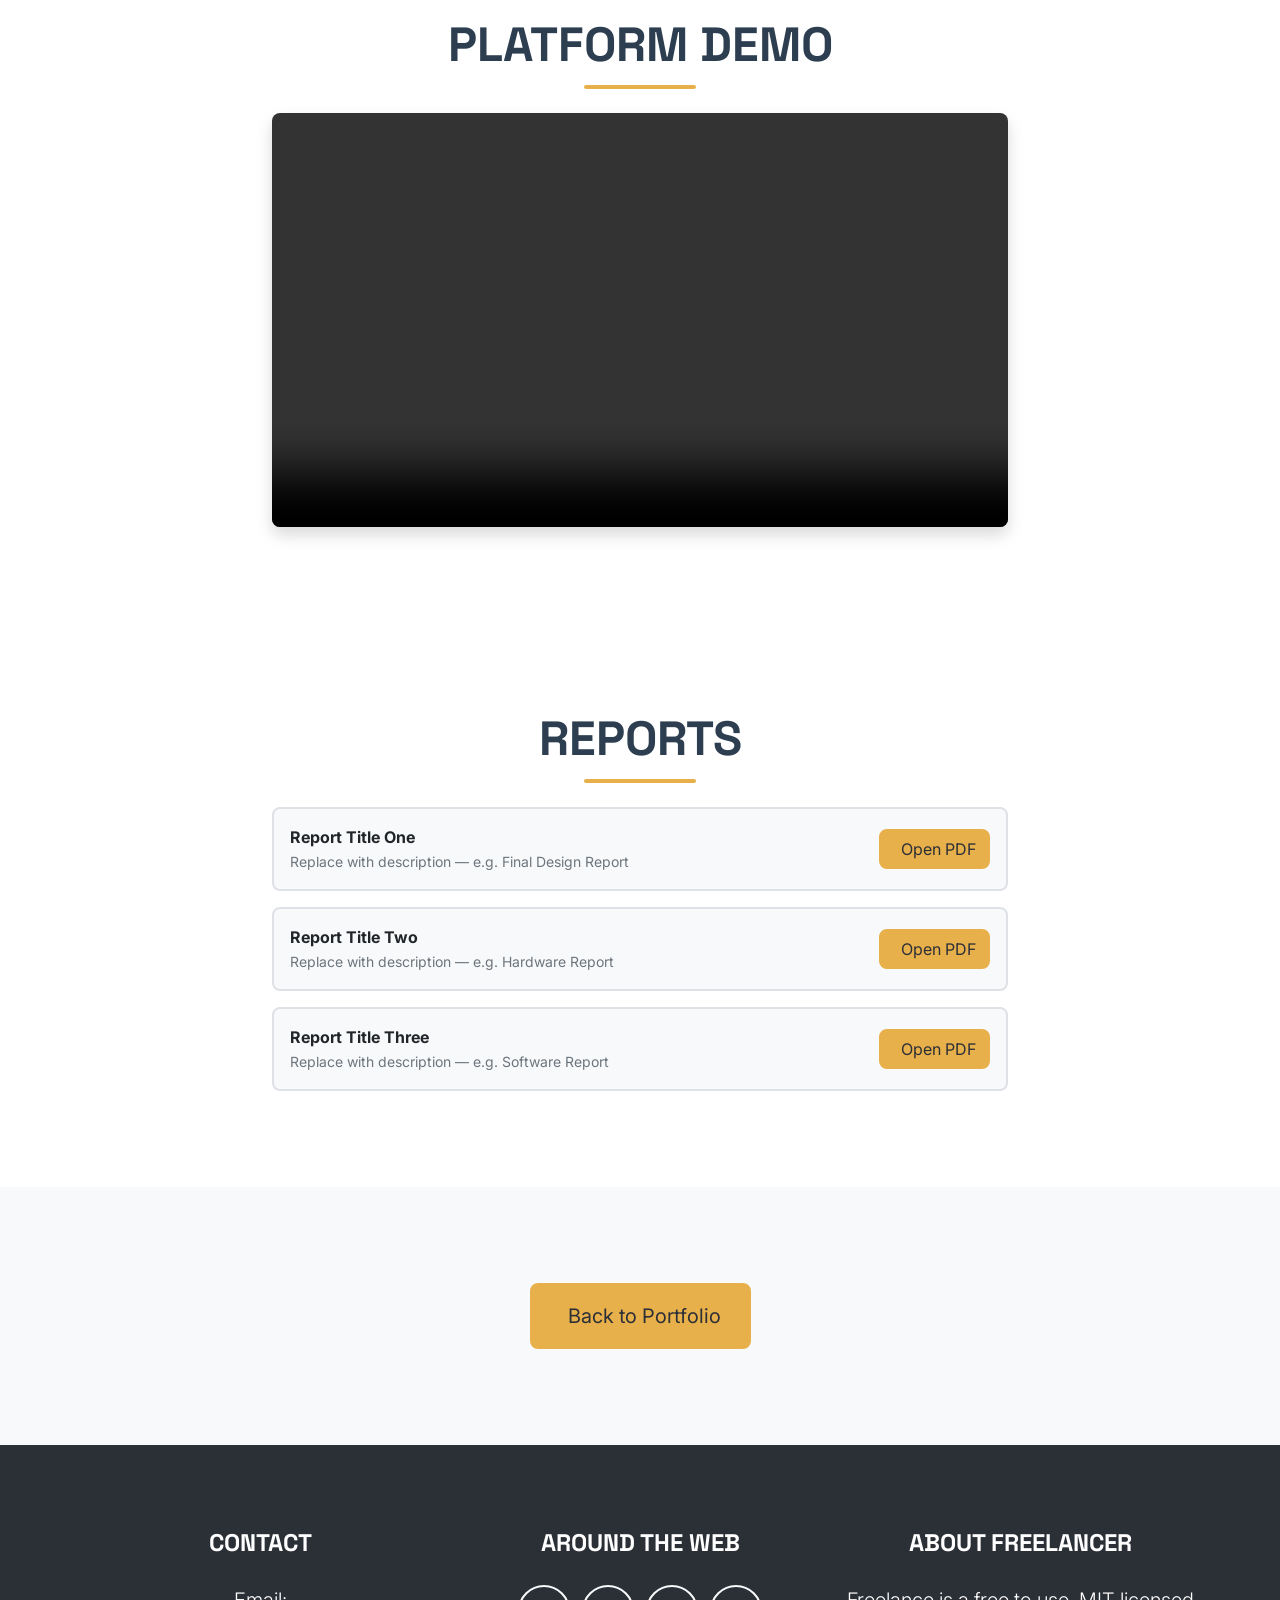
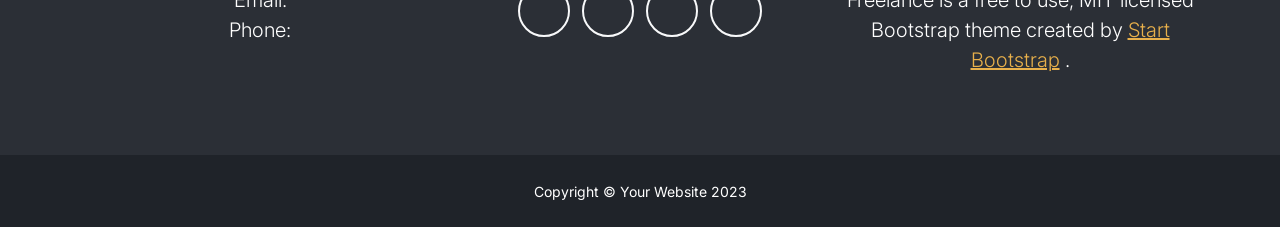
==== commit 3ae918aa: "Added docs" ====
--- a/project1.html
+++ b/project1.html
@@ -119,14 +119,11 @@
                             <li>User-adjustable PID gains with predefined selectable values for K<sub>p</sub>, K<sub>i</sub>, and K<sub>d</sub></li>
                         </ul>
 
-                        <!-- Control loop diagram placeholder -->
-                        <div class="text-center bg-white border rounded d-flex align-items-center justify-content-center my-4" style="height: 220px;">
-                            <div class="text-secondary">
-                                <i class="fas fa-image fa-3x mb-3 d-block"></i>
-                                <p class="mb-0 fw-bold">Figure 1: PID Control Feedback Loop</p>
-                                <small>Replace with control loop diagram</small>
-                            </div>
-                        </div>
+                        <!-- Control loop diagram -->
+                        <figure class="text-center my-4">
+                            <img class="img-fluid rounded shadow" src="assets/img/project1/control_dia.png" alt="PID Control Feedback Loop Diagram" />
+                            <figcaption class="text-muted mt-2"><small>Figure 1: PID Control Feedback Loop</small></figcaption>
+                        </figure>
 
                         <h5 class="text-uppercase mt-4 mb-3">User Interface</h5>
                         <ul class="lead">
@@ -173,14 +170,11 @@
                             <li>Modular software architecture separating control, sensing, and UI components</li>
                         </ul>
 
-                        <!-- Software diagram placeholder -->
-                        <div class="text-center bg-light border rounded d-flex align-items-center justify-content-center my-4" style="height: 220px;">
-                            <div class="text-secondary">
-                                <i class="fas fa-image fa-3x mb-3 d-block"></i>
-                                <p class="mb-0 fw-bold">Software Architecture Diagram</p>
-                                <small>Replace with software diagram image</small>
-                            </div>
-                        </div>
+                        <!-- Software architecture diagram -->
+                        <figure class="text-center my-4">
+                            <img class="img-fluid rounded shadow" src="assets/img/project1/software_dia.png" alt="Software Architecture Diagram" />
+                            <figcaption class="text-muted mt-2"><small>Figure 2: Software Architecture</small></figcaption>
+                        </figure>
                     </div>
                 </div>
             </div>
@@ -199,14 +193,11 @@
                             The PID hover platform has been used in multiple Electrical Engineering department open day demonstrations, led by myself and teammate Brendan Booth. These sessions included a brief explanation of control systems, an overview of the project, and discussion of how PID control is applied in industry.
                         </p>
 
-                        <!-- Demo photo placeholder -->
-                        <div class="text-center bg-white border rounded d-flex align-items-center justify-content-center my-4" style="height: 300px;">
-                            <div class="text-secondary">
-                                <i class="fas fa-image fa-3x mb-3 d-block"></i>
-                                <p class="mb-0 fw-bold">Open Day Demonstration Photo</p>
-                                <small>Replace with demo image</small>
-                            </div>
-                        </div>
+                        <!-- Demo photo -->
+                        <figure class="text-center my-4">
+                            <img class="img-fluid rounded shadow" src="assets/img/project1/Demo.png" alt="Open Day Demonstration" />
+                            <figcaption class="text-muted mt-2"><small>Figure 3: Open Day Demonstration</small></figcaption>
+                        </figure>
 
                         <p class="lead">
                             The system has also been used in the ENEL321 controls course (2026) to demonstrate PID gain concepts, led by Brendan Booth and myself alongside lecturer Chris Hann. This demonstration utilised the live graphing projected on screen for the students to see.
@@ -214,6 +205,26 @@
                         <p class="lead">
                             Feedback from this demonstration indicated that the hover platform improved student understanding of PID control, especially in relation to integral control behaviour. The platform has now been passed to lecturer Chris Hann to be used in future control courses.
                         </p>
+                    </div>
+                </div>
+            </div>
+        </section>
+
+        <!-- Video -->
+        <section class="page-section" id="video">
+            <div class="container">
+                <div class="row justify-content-center">
+                    <div class="col-lg-8">
+                        <h2 class="page-section-heading text-center text-uppercase text-secondary mb-0">Platform Demo</h2>
+                        <div class="divider-custom">
+                            <div class="divider-custom-line"></div>
+                        </div>
+                        <div class="ratio ratio-16x9 rounded shadow overflow-hidden">
+                            <video controls muted preload="metadata">
+                                <source src="assets/img/project1/UAV_vid.mp4" type="video/mp4" />
+                                Your browser does not support the video tag.
+                            </video>
+                        </div>
                     </div>
                 </div>
             </div>
@@ -236,7 +247,7 @@
                                     <p class="fw-bold mb-0">Report Title One</p>
                                     <small class="text-muted">Replace with description — e.g. Final Design Report</small>
                                 </div>
-                                <a href="assets/docs/report1.pdf" target="_blank" class="btn btn-primary ms-3 text-nowrap">
+                                <a href="assets/docs/Project Design Report.pdf" target="_blank" class="btn btn-primary ms-3 text-nowrap">
                                     <i class="fas fa-file-pdf me-2"></i>Open PDF
                                 </a>
                             </div>
@@ -247,7 +258,7 @@
                                     <p class="fw-bold mb-0">Report Title Two</p>
                                     <small class="text-muted">Replace with description — e.g. Hardware Report</small>
                                 </div>
-                                <a href="assets/docs/report2.pdf" target="_blank" class="btn btn-primary ms-3 text-nowrap">
+                                <a href="assets/docs/Evaluation Report.pdf" target="_blank" class="btn btn-primary ms-3 text-nowrap">
                                     <i class="fas fa-file-pdf me-2"></i>Open PDF
                                 </a>
                             </div>
@@ -258,7 +269,7 @@
                                     <p class="fw-bold mb-0">Report Title Three</p>
                                     <small class="text-muted">Replace with description — e.g. Software Report</small>
                                 </div>
-                                <a href="assets/docs/report3.pdf" target="_blank" class="btn btn-primary ms-3 text-nowrap">
+                                <a href="assets/docs/UI and Simulation Report.pdf" target="_blank" class="btn btn-primary ms-3 text-nowrap">
                                     <i class="fas fa-file-pdf me-2"></i>Open PDF
                                 </a>
                             </div>
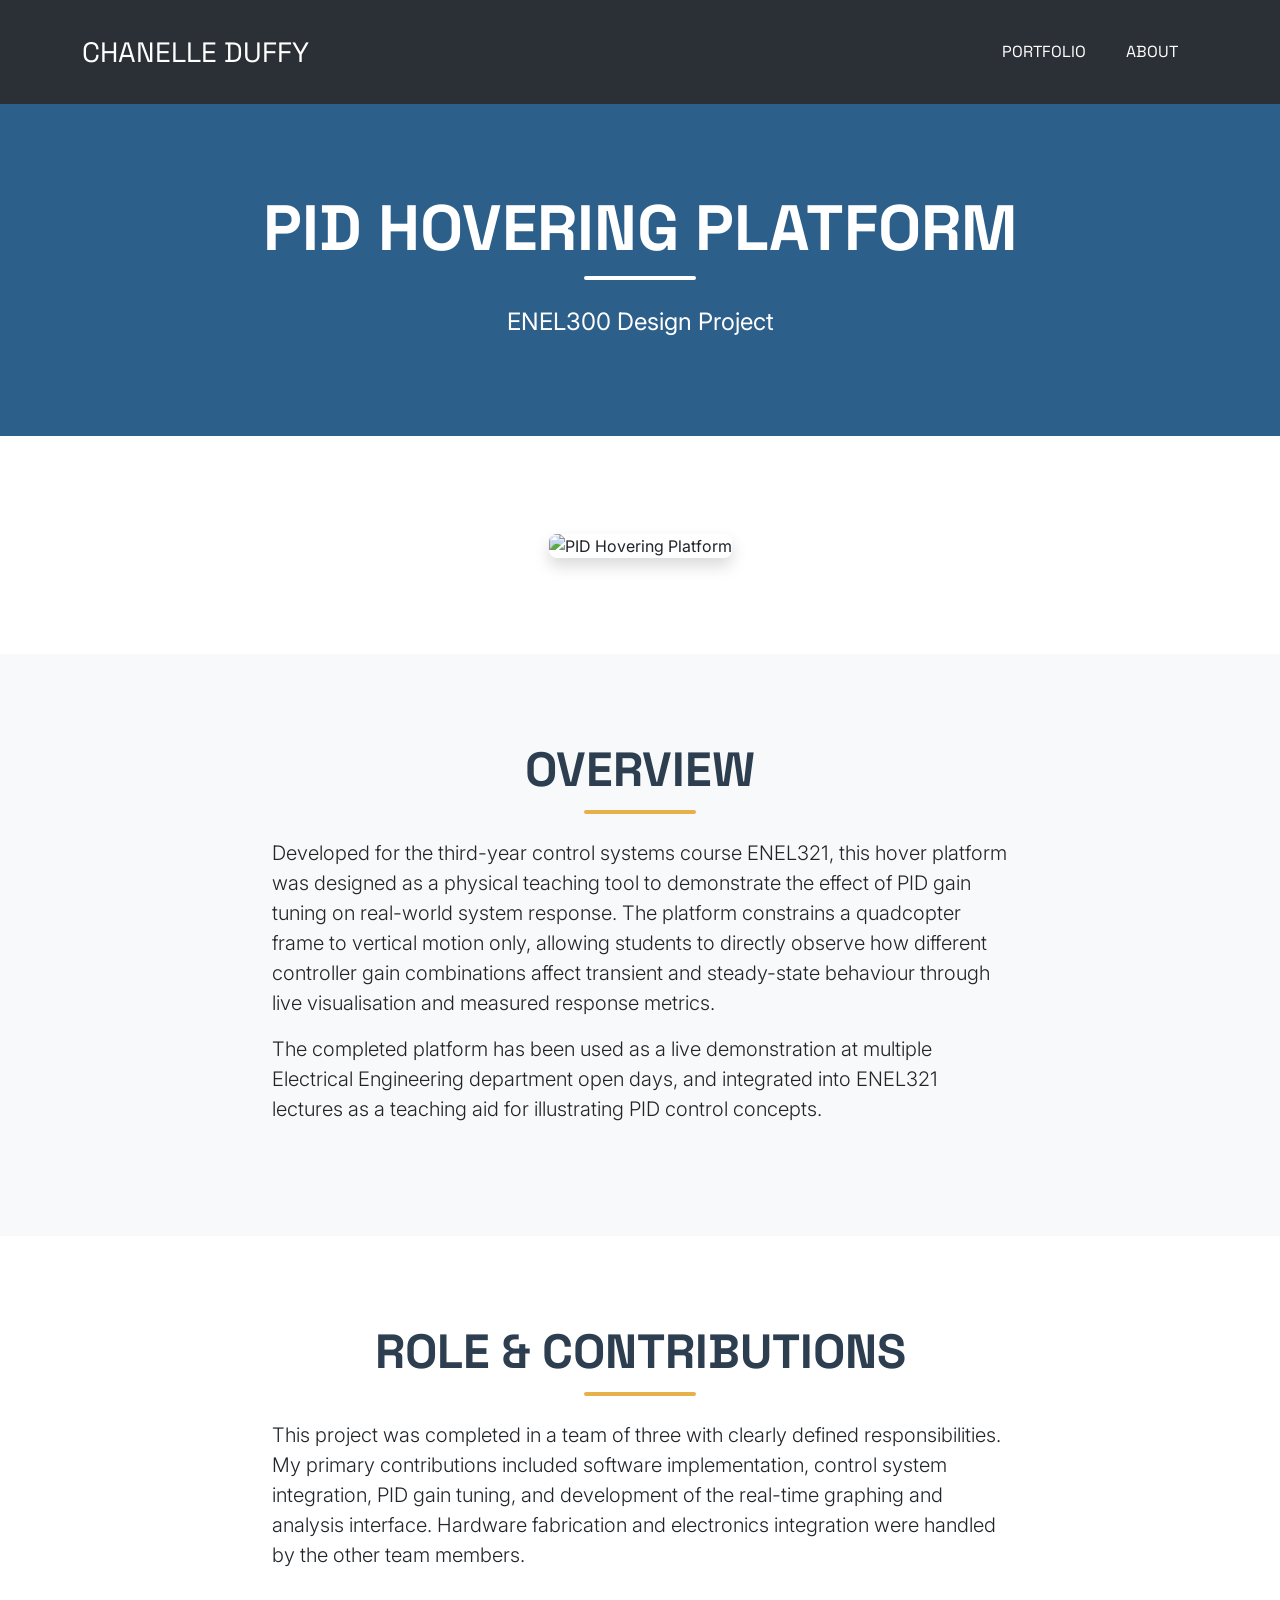
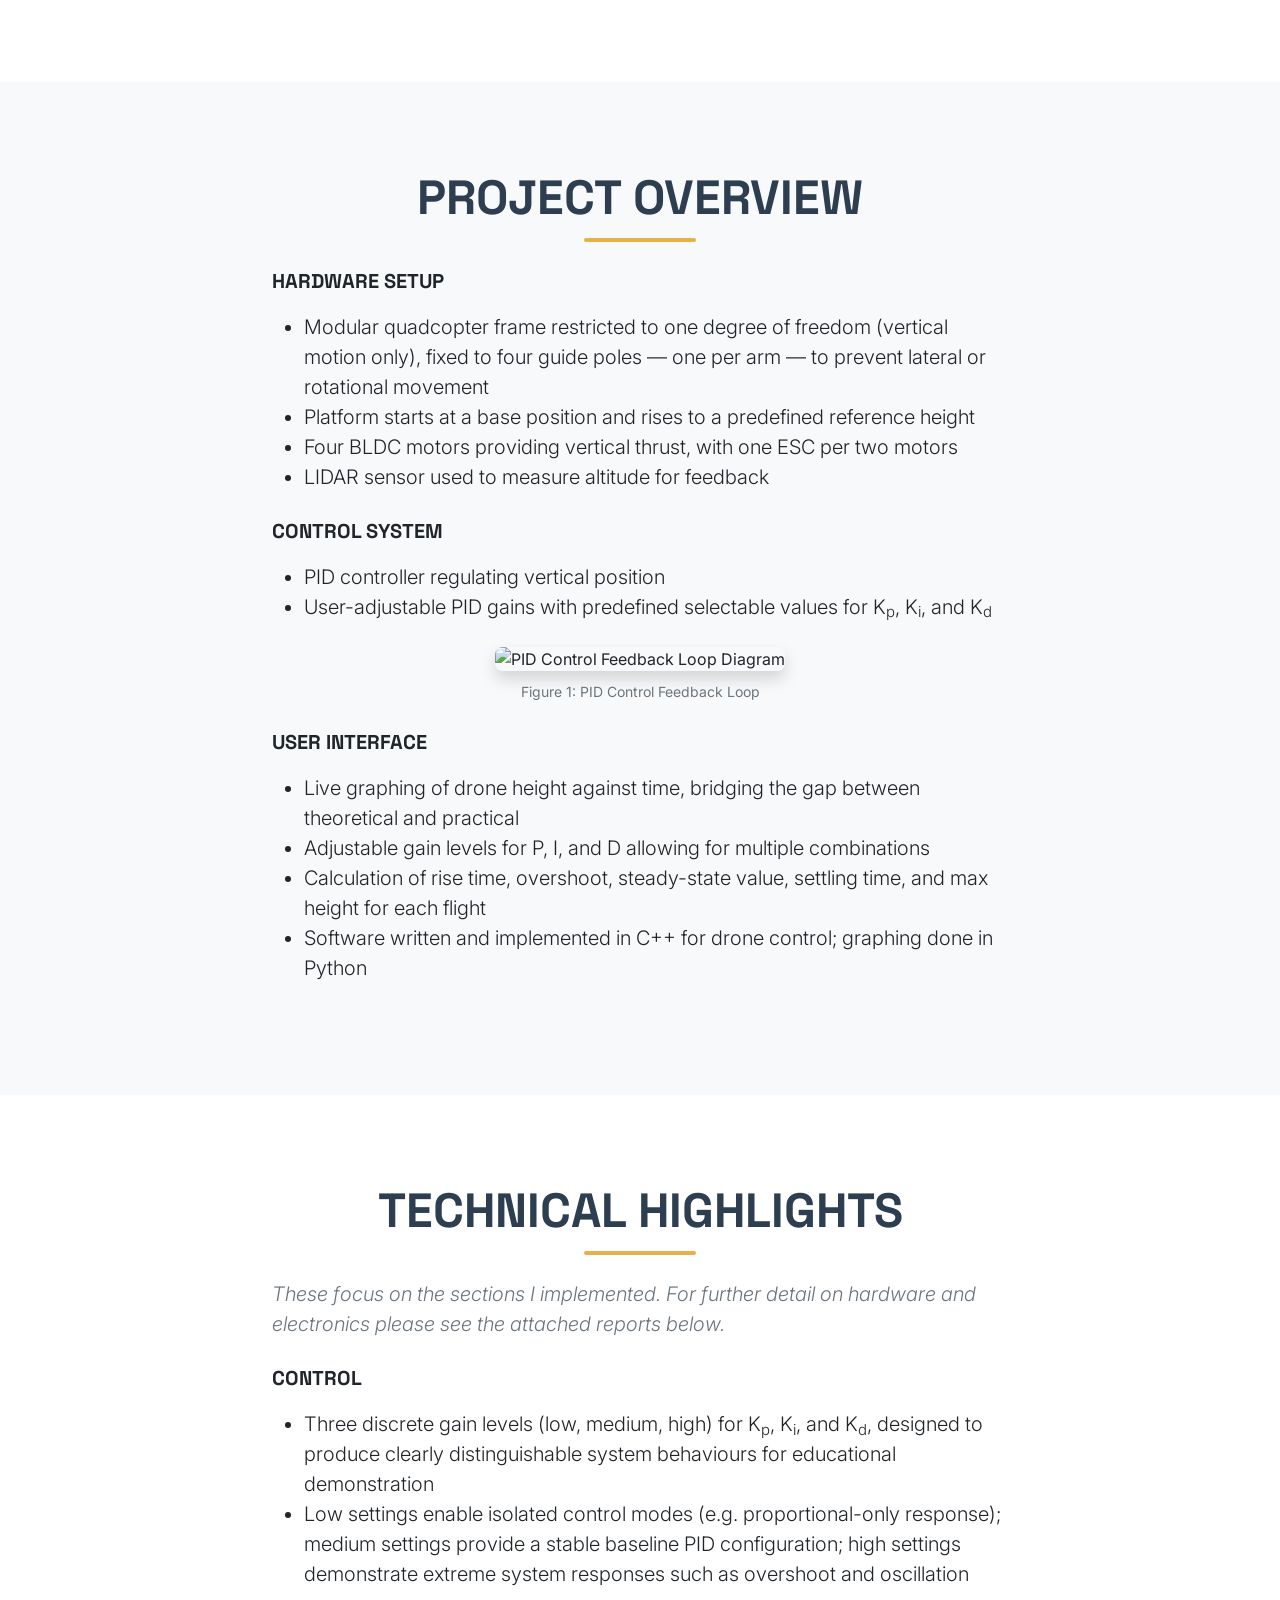
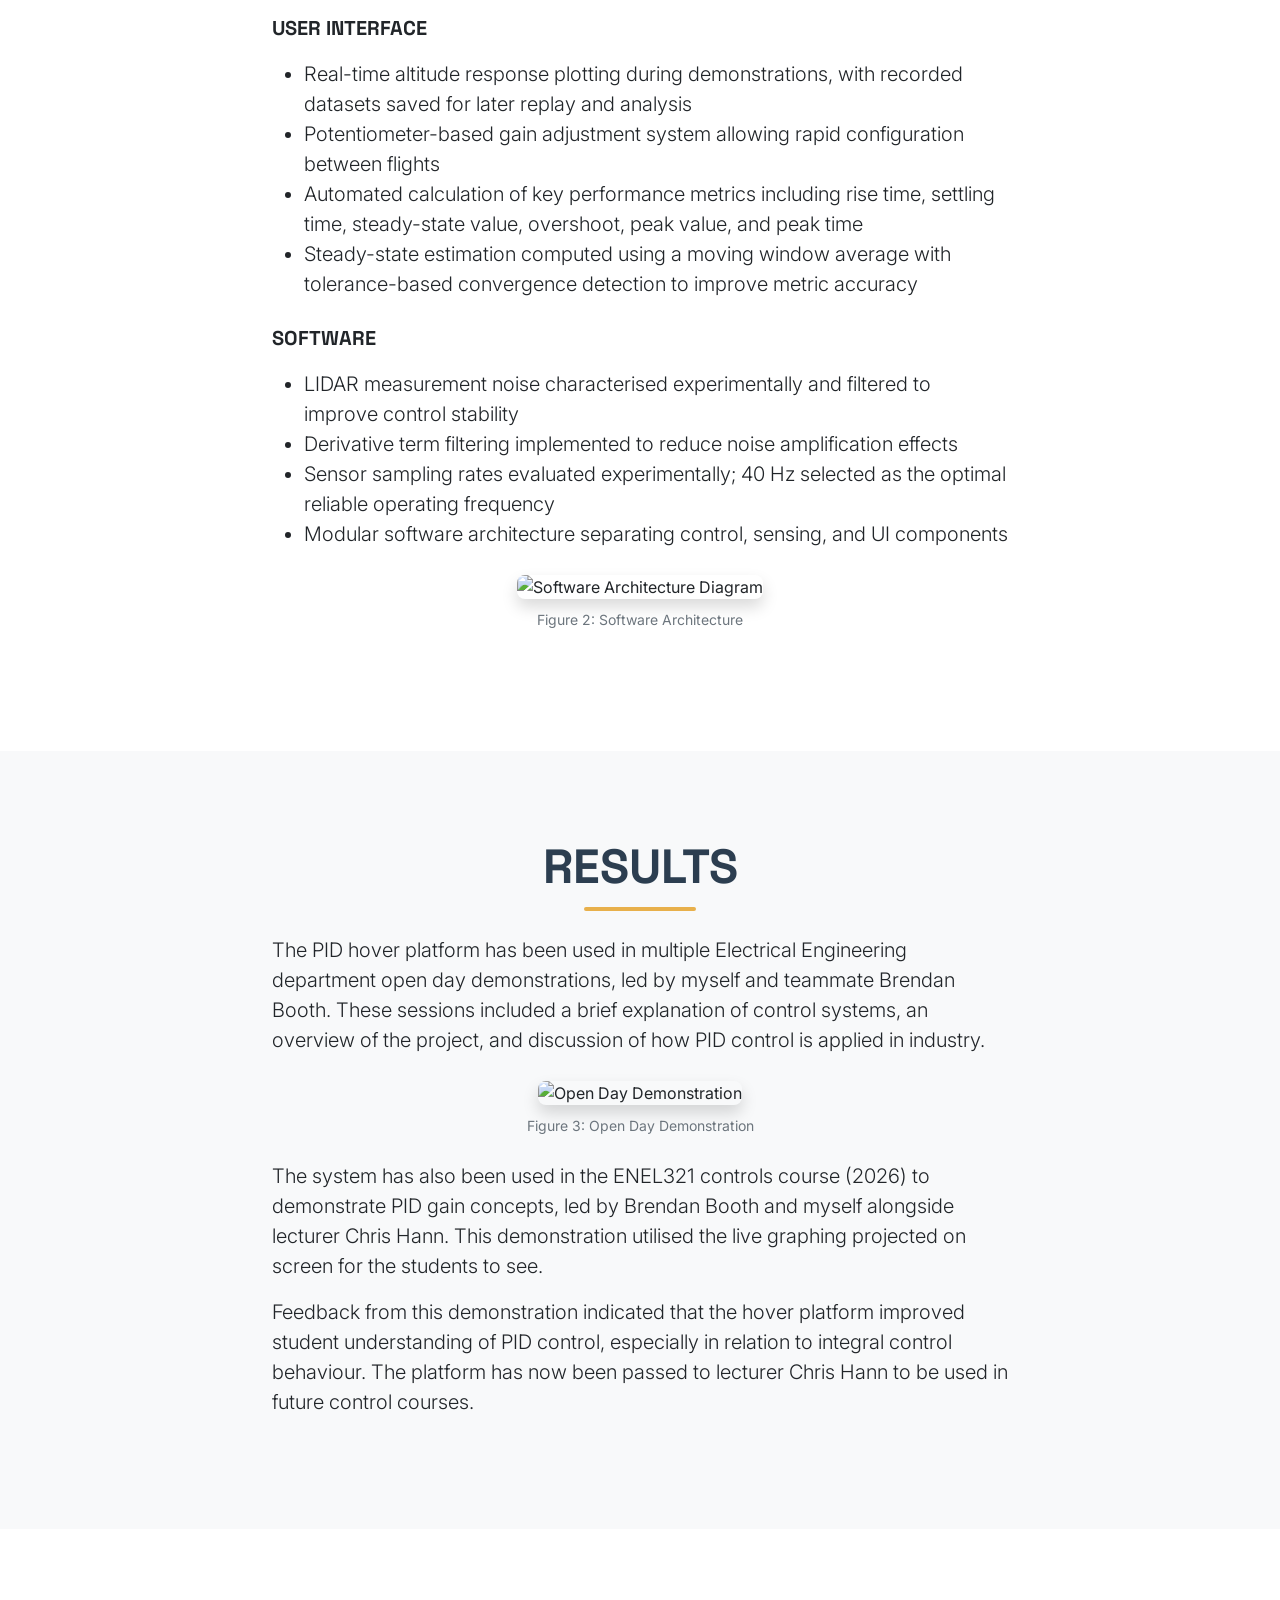
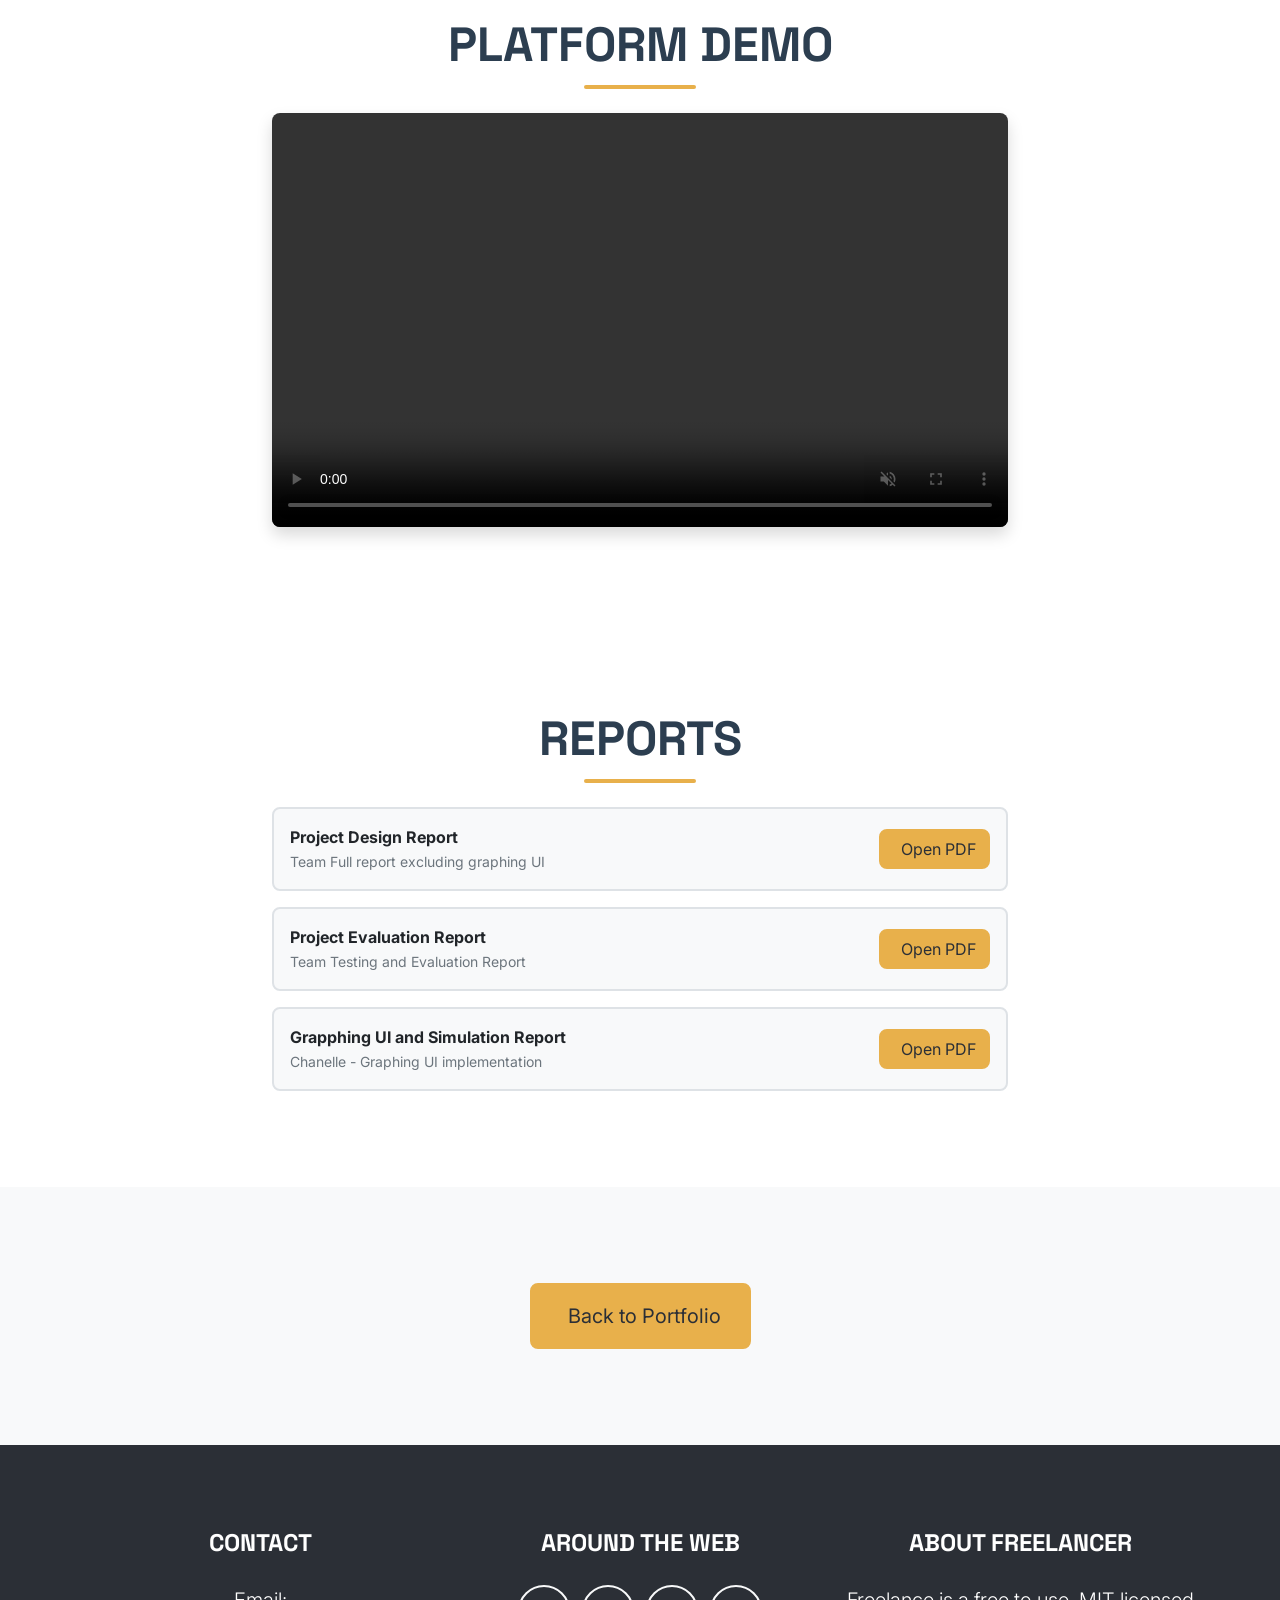
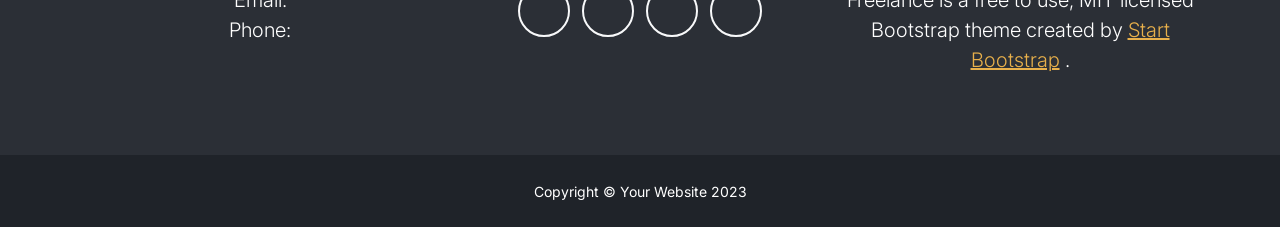
==== commit 5c6af853: "Updated report captions" ====
--- a/project1.html
+++ b/project1.html
@@ -244,8 +244,8 @@
                             <!-- PDF 1 -->
                             <div class="d-flex align-items-center justify-content-between p-3 border rounded bg-light">
                                 <div>
-                                    <p class="fw-bold mb-0">Report Title One</p>
-                                    <small class="text-muted">Replace with description — e.g. Final Design Report</small>
+                                    <p class="fw-bold mb-0">Project Design Report</p>
+                                    <small class="text-muted">Team Full report excluding graphing UI</small>
                                 </div>
                                 <a href="assets/docs/Project Design Report.pdf" target="_blank" class="btn btn-primary ms-3 text-nowrap">
                                     <i class="fas fa-file-pdf me-2"></i>Open PDF
@@ -255,8 +255,8 @@
                             <!-- PDF 2 -->
                             <div class="d-flex align-items-center justify-content-between p-3 border rounded bg-light">
                                 <div>
-                                    <p class="fw-bold mb-0">Report Title Two</p>
-                                    <small class="text-muted">Replace with description — e.g. Hardware Report</small>
+                                    <p class="fw-bold mb-0">Project Evaluation Report</p>
+                                    <small class="text-muted">Team Testing and Evaluation Report</small>
                                 </div>
                                 <a href="assets/docs/Evaluation Report.pdf" target="_blank" class="btn btn-primary ms-3 text-nowrap">
                                     <i class="fas fa-file-pdf me-2"></i>Open PDF
@@ -266,8 +266,8 @@
                             <!-- PDF 3 -->
                             <div class="d-flex align-items-center justify-content-between p-3 border rounded bg-light">
                                 <div>
-                                    <p class="fw-bold mb-0">Report Title Three</p>
-                                    <small class="text-muted">Replace with description — e.g. Software Report</small>
+                                    <p class="fw-bold mb-0">Grapphing UI and Simulation Report</p>
+                                    <small class="text-muted">Chanelle - Graphing UI implementation</small>
                                 </div>
                                 <a href="assets/docs/UI and Simulation Report.pdf" target="_blank" class="btn btn-primary ms-3 text-nowrap">
                                     <i class="fas fa-file-pdf me-2"></i>Open PDF
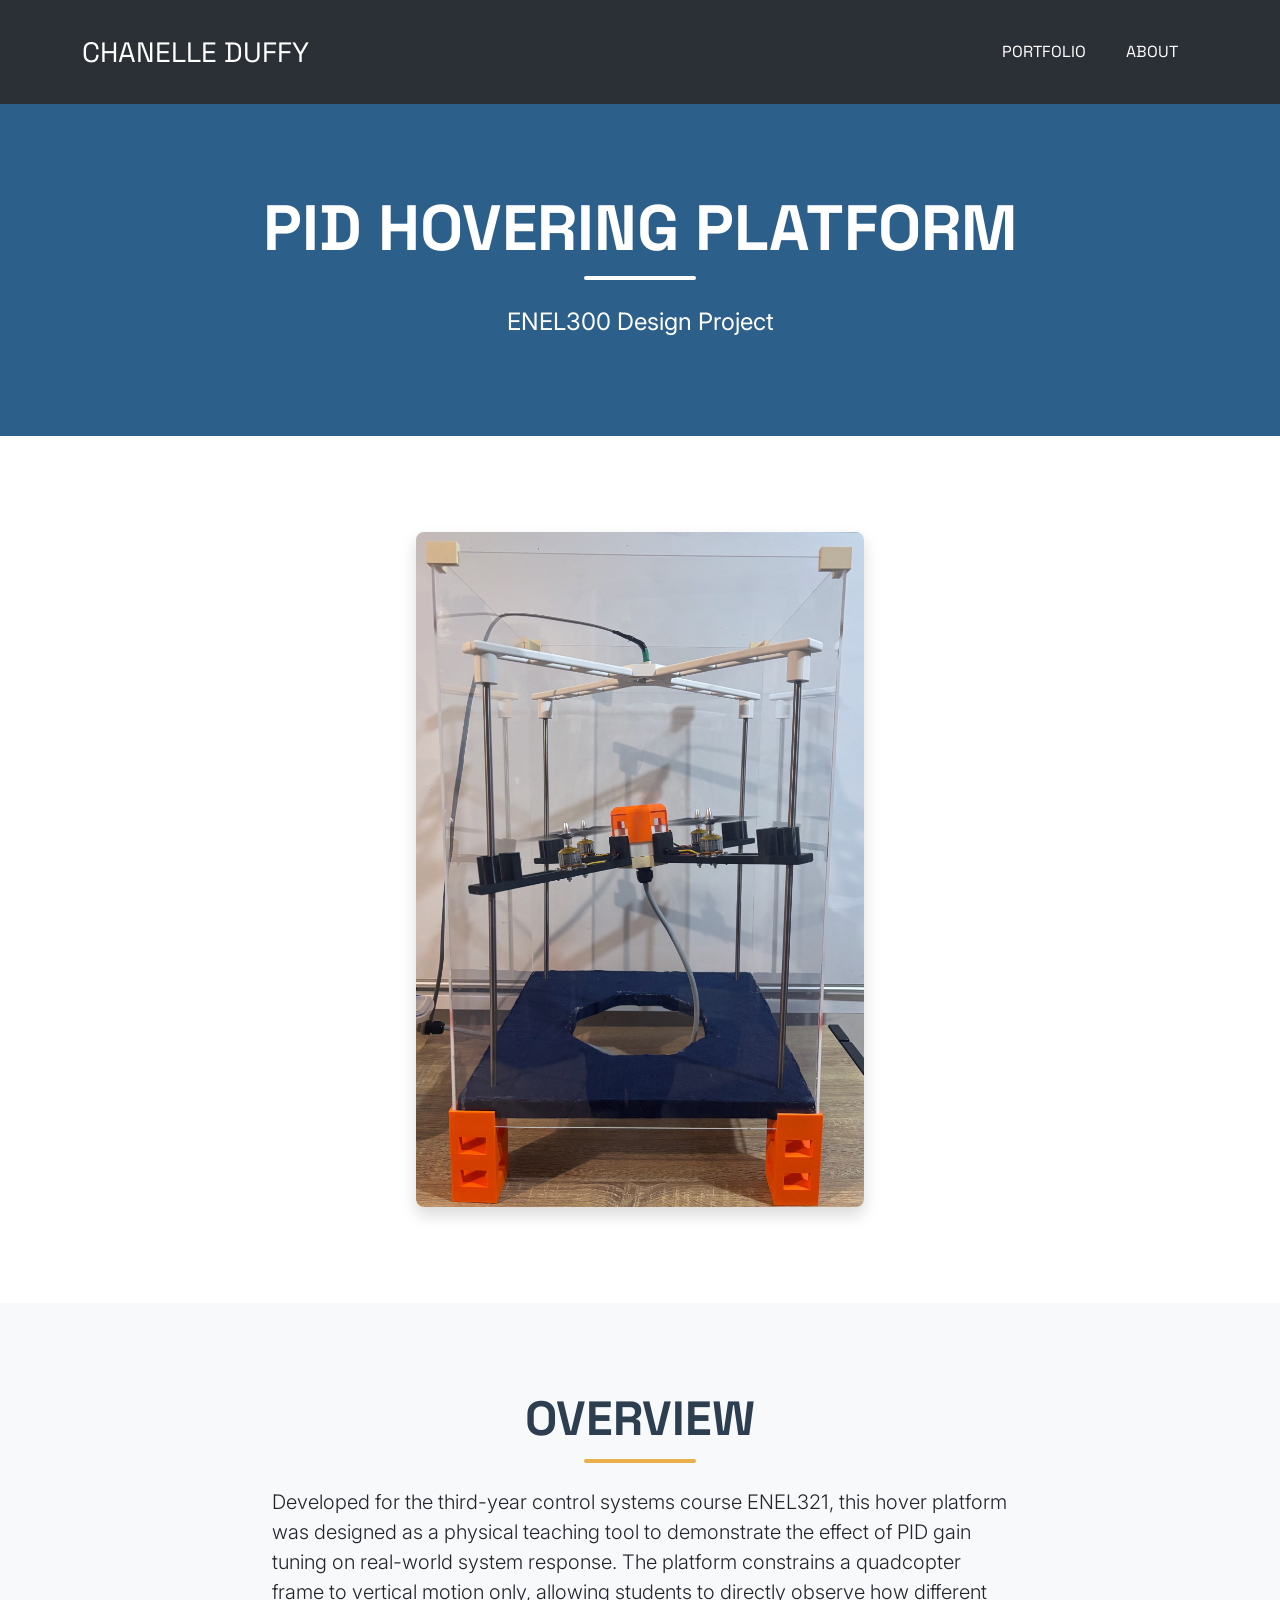
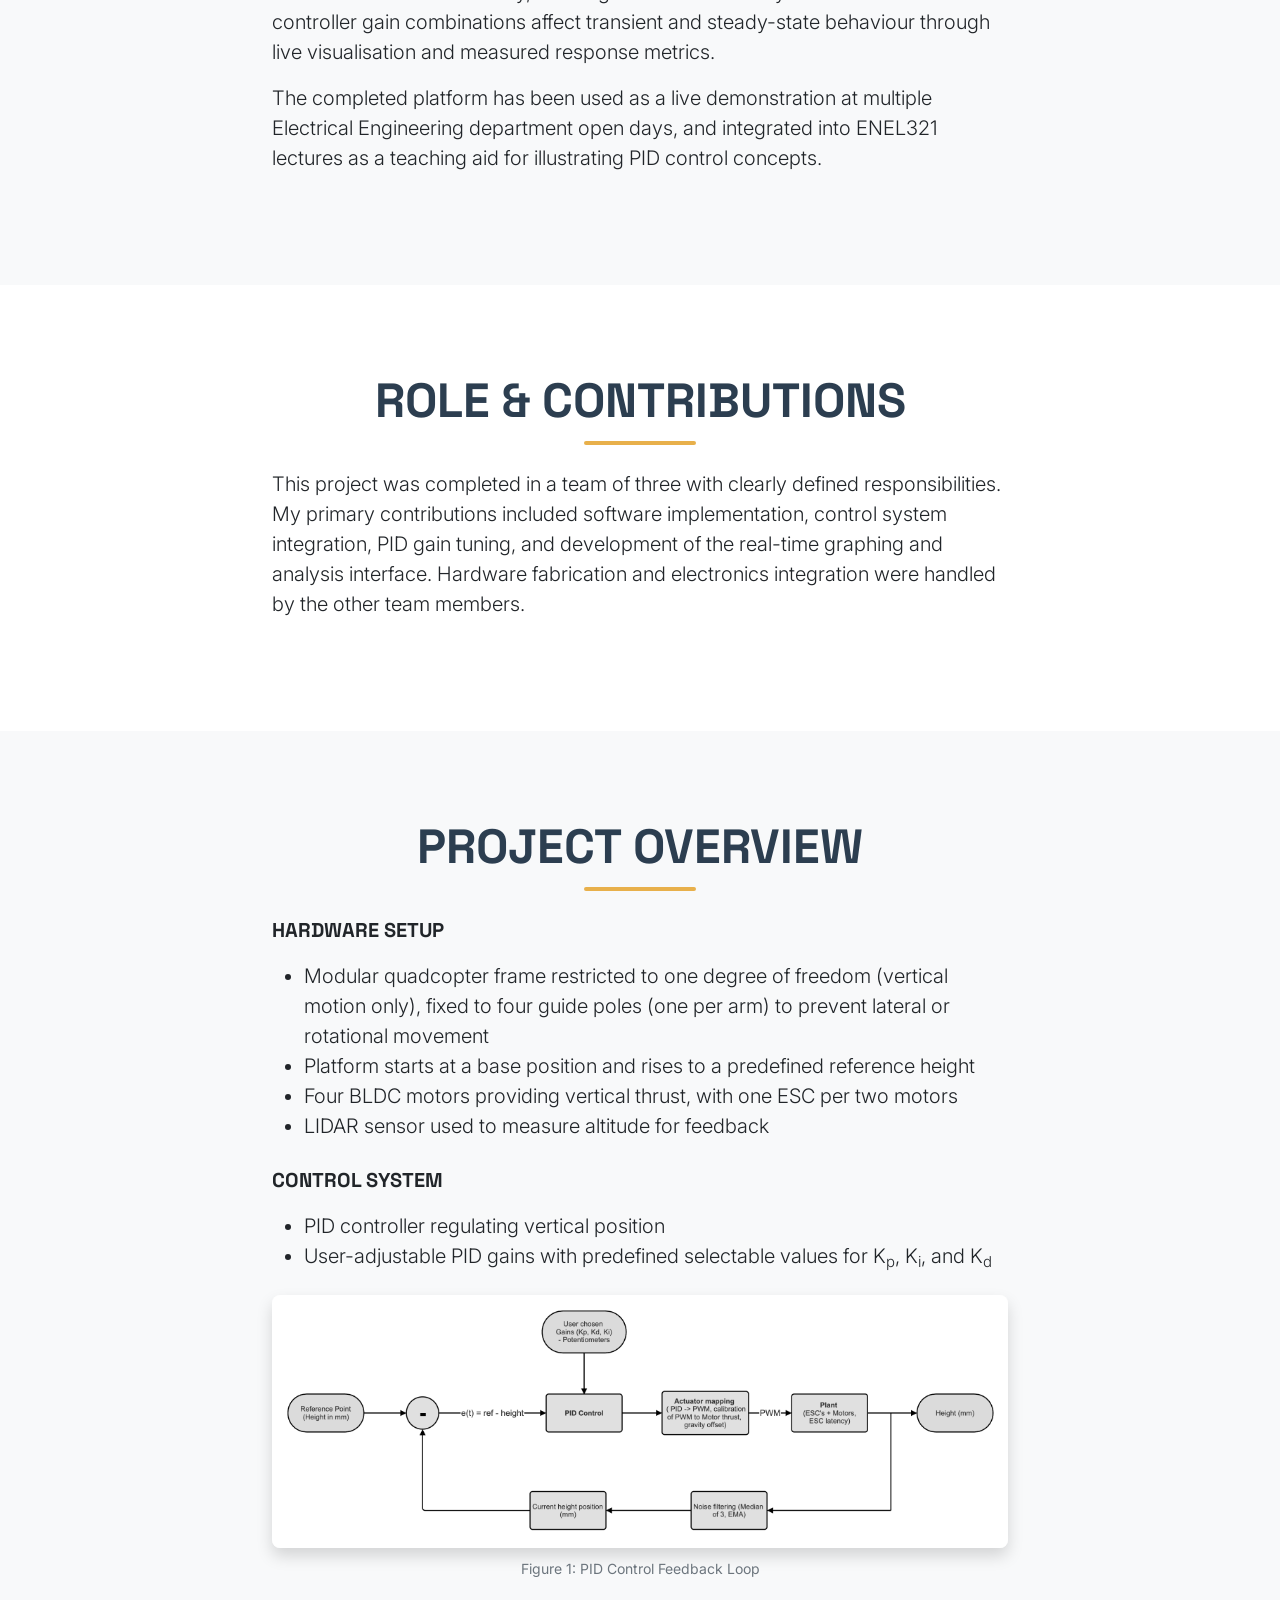
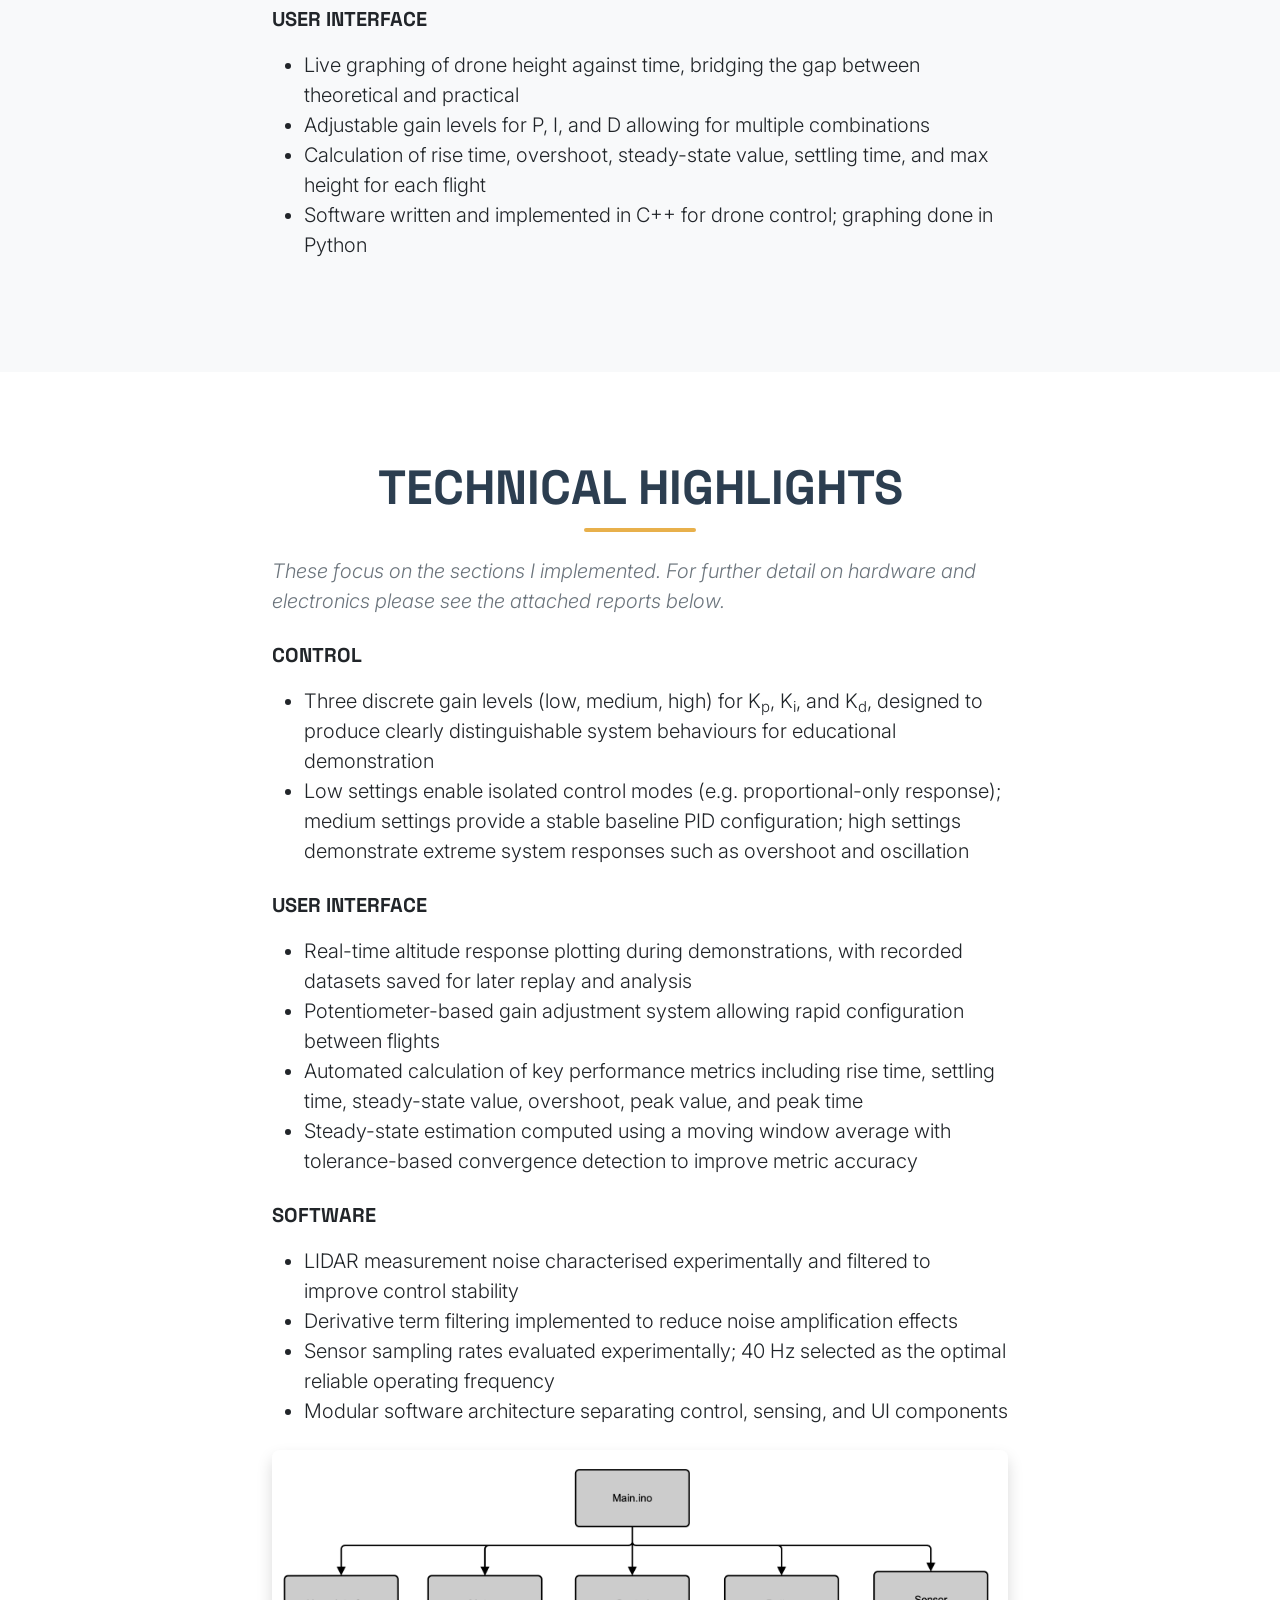
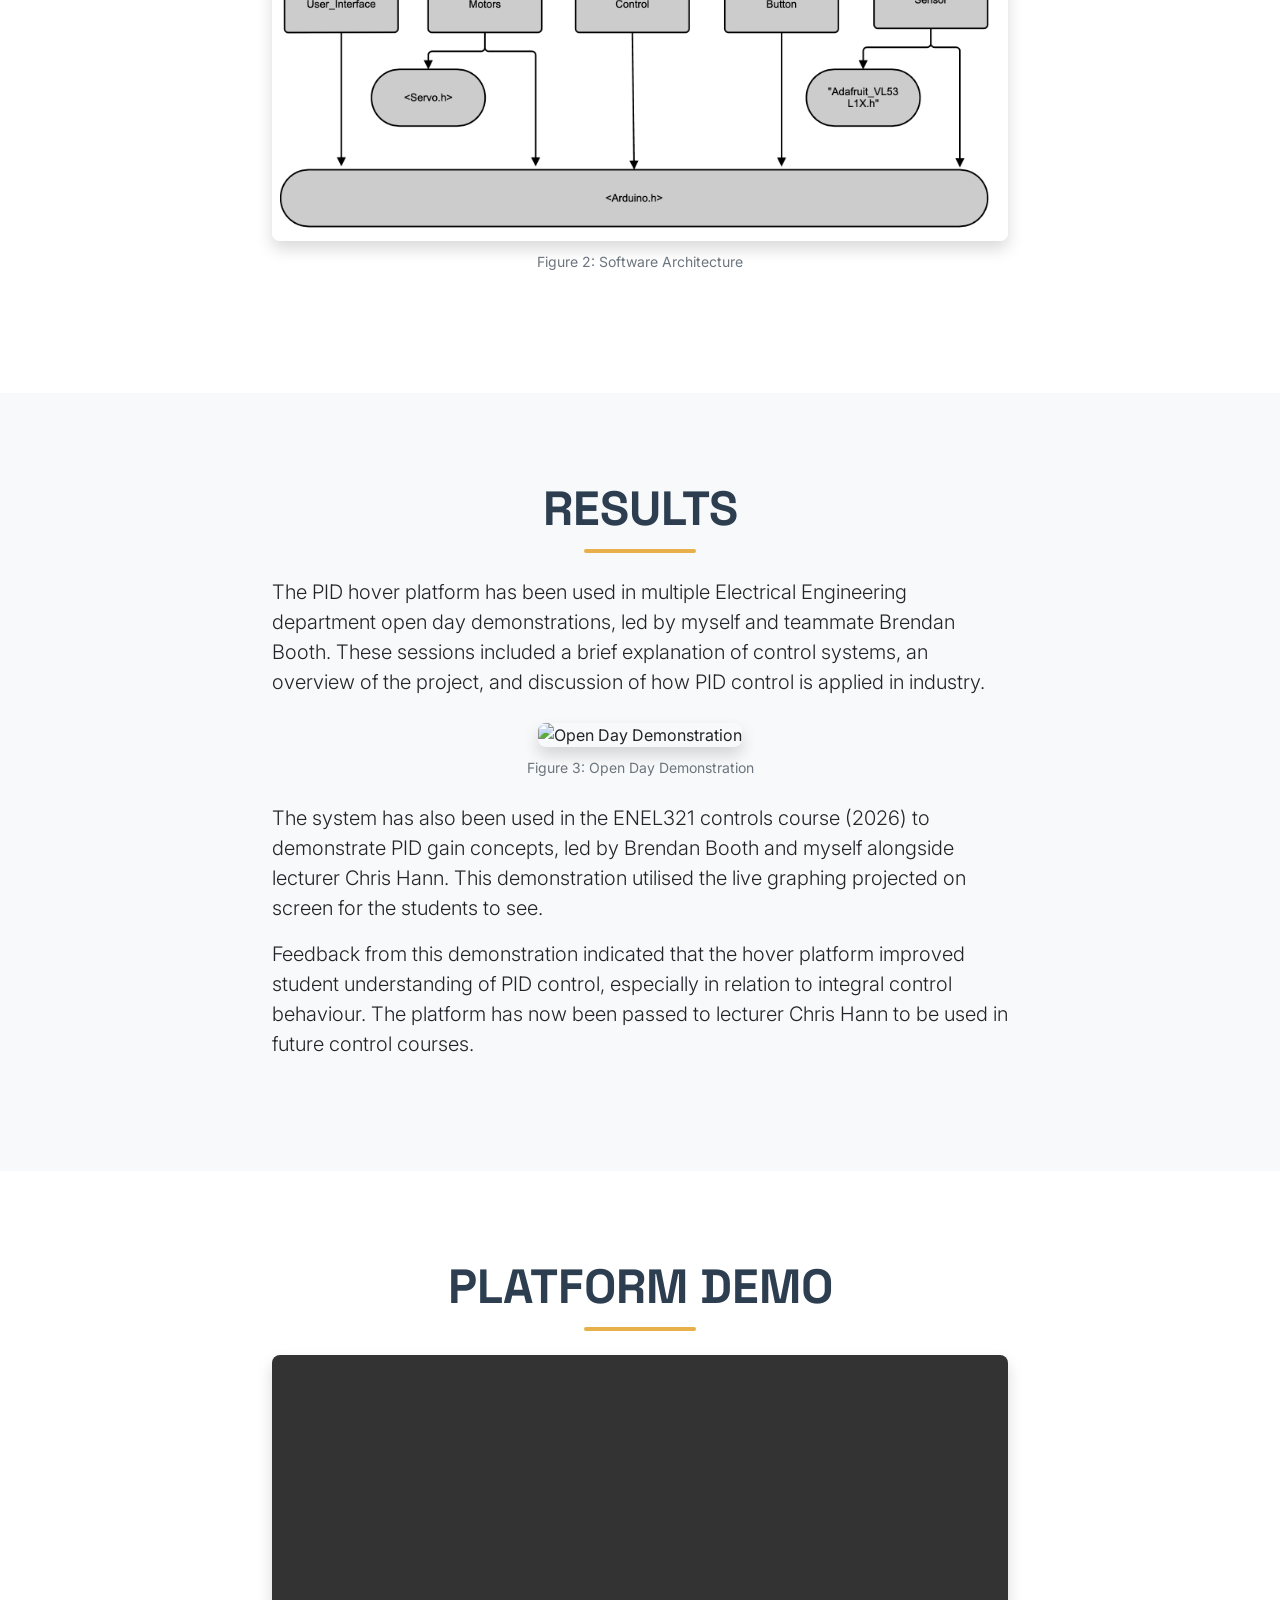
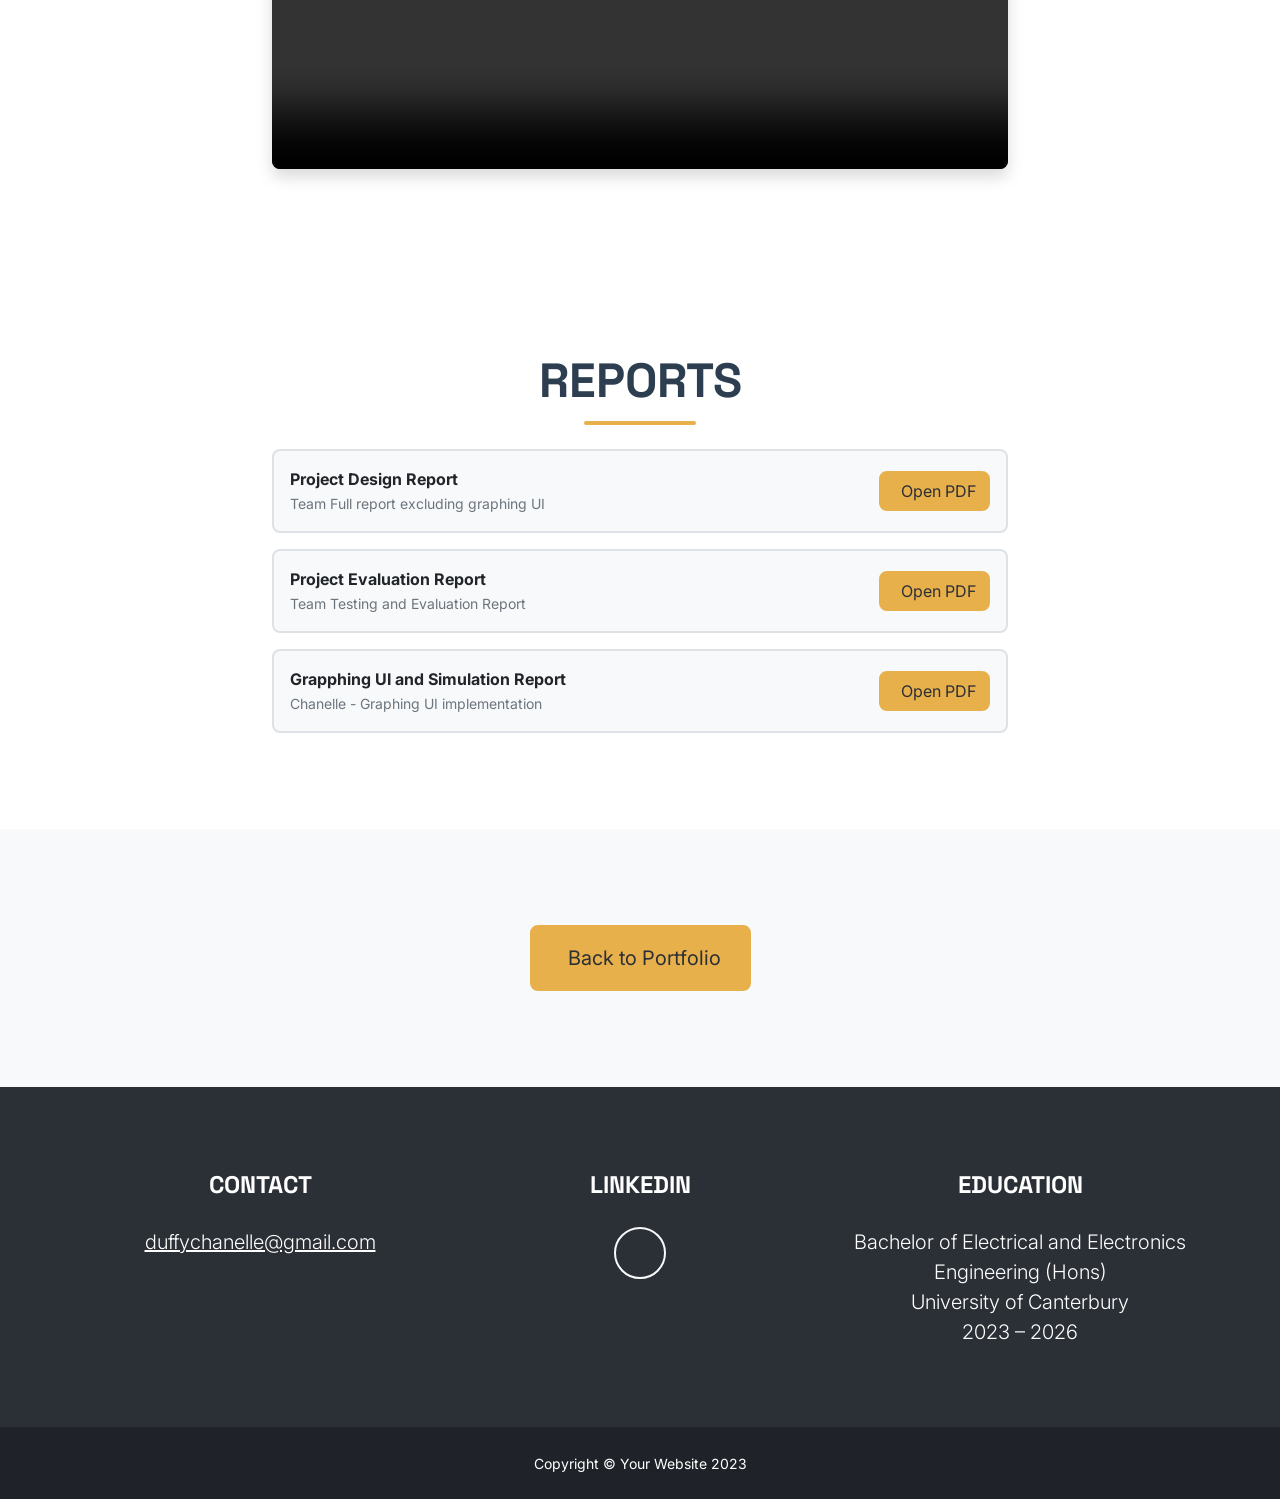
==== commit ff2047e1: "Updated footer" ====
--- a/project1.html
+++ b/project1.html
@@ -51,8 +51,9 @@
                 <div class="row justify-content-center">
                     <div class="col-lg-10 text-center">
                         <img class="img-fluid rounded shadow"
-                            src="assets/img/project1/cover_pic.jpeg"
-                            alt="PID Hovering Platform" />
+                            src="assets/img/Project1/cover_pic.jpeg"
+                            alt="PID Hovering Platform"
+                            style="max-height: 75vh; width: auto;" />
                     </div>
                 </div>
             </div>
@@ -107,7 +108,7 @@
 
                         <h5 class="text-uppercase mt-4 mb-3">Hardware Setup</h5>
                         <ul class="lead">
-                            <li>Modular quadcopter frame restricted to one degree of freedom (vertical motion only), fixed to four guide poles — one per arm — to prevent lateral or rotational movement</li>
+                            <li>Modular quadcopter frame restricted to one degree of freedom (vertical motion only), fixed to four guide poles (one per arm) to prevent lateral or rotational movement</li>
                             <li>Platform starts at a base position and rises to a predefined reference height</li>
                             <li>Four BLDC motors providing vertical thrust, with one ESC per two motors</li>
                             <li>LIDAR sensor used to measure altitude for feedback</li>
@@ -121,7 +122,7 @@
 
                         <!-- Control loop diagram -->
                         <figure class="text-center my-4">
-                            <img class="img-fluid rounded shadow" src="assets/img/project1/control_dia.png" alt="PID Control Feedback Loop Diagram" />
+                            <img class="img-fluid rounded shadow" src="assets/img/Project1/control_dia.png" alt="PID Control Feedback Loop Diagram" />
                             <figcaption class="text-muted mt-2"><small>Figure 1: PID Control Feedback Loop</small></figcaption>
                         </figure>
 
@@ -172,7 +173,7 @@
 
                         <!-- Software architecture diagram -->
                         <figure class="text-center my-4">
-                            <img class="img-fluid rounded shadow" src="assets/img/project1/software_dia.png" alt="Software Architecture Diagram" />
+                            <img class="img-fluid rounded shadow" src="assets/img/Project1/software_dia.png" alt="Software Architecture Diagram" />
                             <figcaption class="text-muted mt-2"><small>Figure 2: Software Architecture</small></figcaption>
                         </figure>
                     </div>
@@ -195,7 +196,7 @@
 
                         <!-- Demo photo -->
                         <figure class="text-center my-4">
-                            <img class="img-fluid rounded shadow" src="assets/img/project1/Demo.png" alt="Open Day Demonstration" />
+                            <img class="img-fluid rounded shadow" src="assets/img/Project1/Demo.png" alt="Open Day Demonstration" />
                             <figcaption class="text-muted mt-2"><small>Figure 3: Open Day Demonstration</small></figcaption>
                         </figure>
 
@@ -221,7 +222,7 @@
                         </div>
                         <div class="ratio ratio-16x9 rounded shadow overflow-hidden">
                             <video controls muted preload="metadata">
-                                <source src="assets/img/project1/UAV_vid.mp4" type="video/mp4" />
+                                <source src="assets/img/Project1/UAV_vid.mp4" type="video/mp4" />
                                 Your browser does not support the video tag.
                             </video>
                         </div>
@@ -298,26 +299,23 @@
                     <div class="col-lg-4 mb-5 mb-lg-0">
                         <h4 class="text-uppercase mb-4">Contact</h4>
                         <p class="lead mb-0">
-                            Email:
+                            <a href="mailto:duffychanelle@gmail.com" class="text-white">duffychanelle@gmail.com</a>
+                        </p>
+                    </div>
+                    <!-- Footer LinkedIn-->
+                    <div class="col-lg-4 mb-5 mb-lg-0">
+                        <h4 class="text-uppercase mb-4">LinkedIn</h4>
+                        <a class="btn btn-outline-light btn-social mx-1" href="https://www.linkedin.com/in/chanelle-duffy" target="_blank"><i class="fab fa-fw fa-linkedin-in"></i></a>
+                    </div>
+                    <!-- Footer Education-->
+                    <div class="col-lg-4">
+                        <h4 class="text-uppercase mb-4">Education</h4>
+                        <p class="lead mb-0">
+                            Bachelor of Electrical and Electronics Engineering (Hons)
                             <br />
-                            Phone:
-                        </p>
-                    </div>
-                    <!-- Footer Social Icons-->
-                    <div class="col-lg-4 mb-5 mb-lg-0">
-                        <h4 class="text-uppercase mb-4">Around the Web</h4>
-                        <a class="btn btn-outline-light btn-social mx-1" href="#!"><i class="fab fa-fw fa-facebook-f"></i></a>
-                        <a class="btn btn-outline-light btn-social mx-1" href="#!"><i class="fab fa-fw fa-twitter"></i></a>
-                        <a class="btn btn-outline-light btn-social mx-1" href="#!"><i class="fab fa-fw fa-linkedin-in"></i></a>
-                        <a class="btn btn-outline-light btn-social mx-1" href="#!"><i class="fab fa-fw fa-dribbble"></i></a>
-                    </div>
-                    <!-- Footer About Text-->
-                    <div class="col-lg-4">
-                        <h4 class="text-uppercase mb-4">About Freelancer</h4>
-                        <p class="lead mb-0">
-                            Freelance is a free to use, MIT licensed Bootstrap theme created by
-                            <a href="http://startbootstrap.com">Start Bootstrap</a>
-                            .
+                            University of Canterbury
+                            <br />
+                            2023 – 2026
                         </p>
                     </div>
                 </div>
